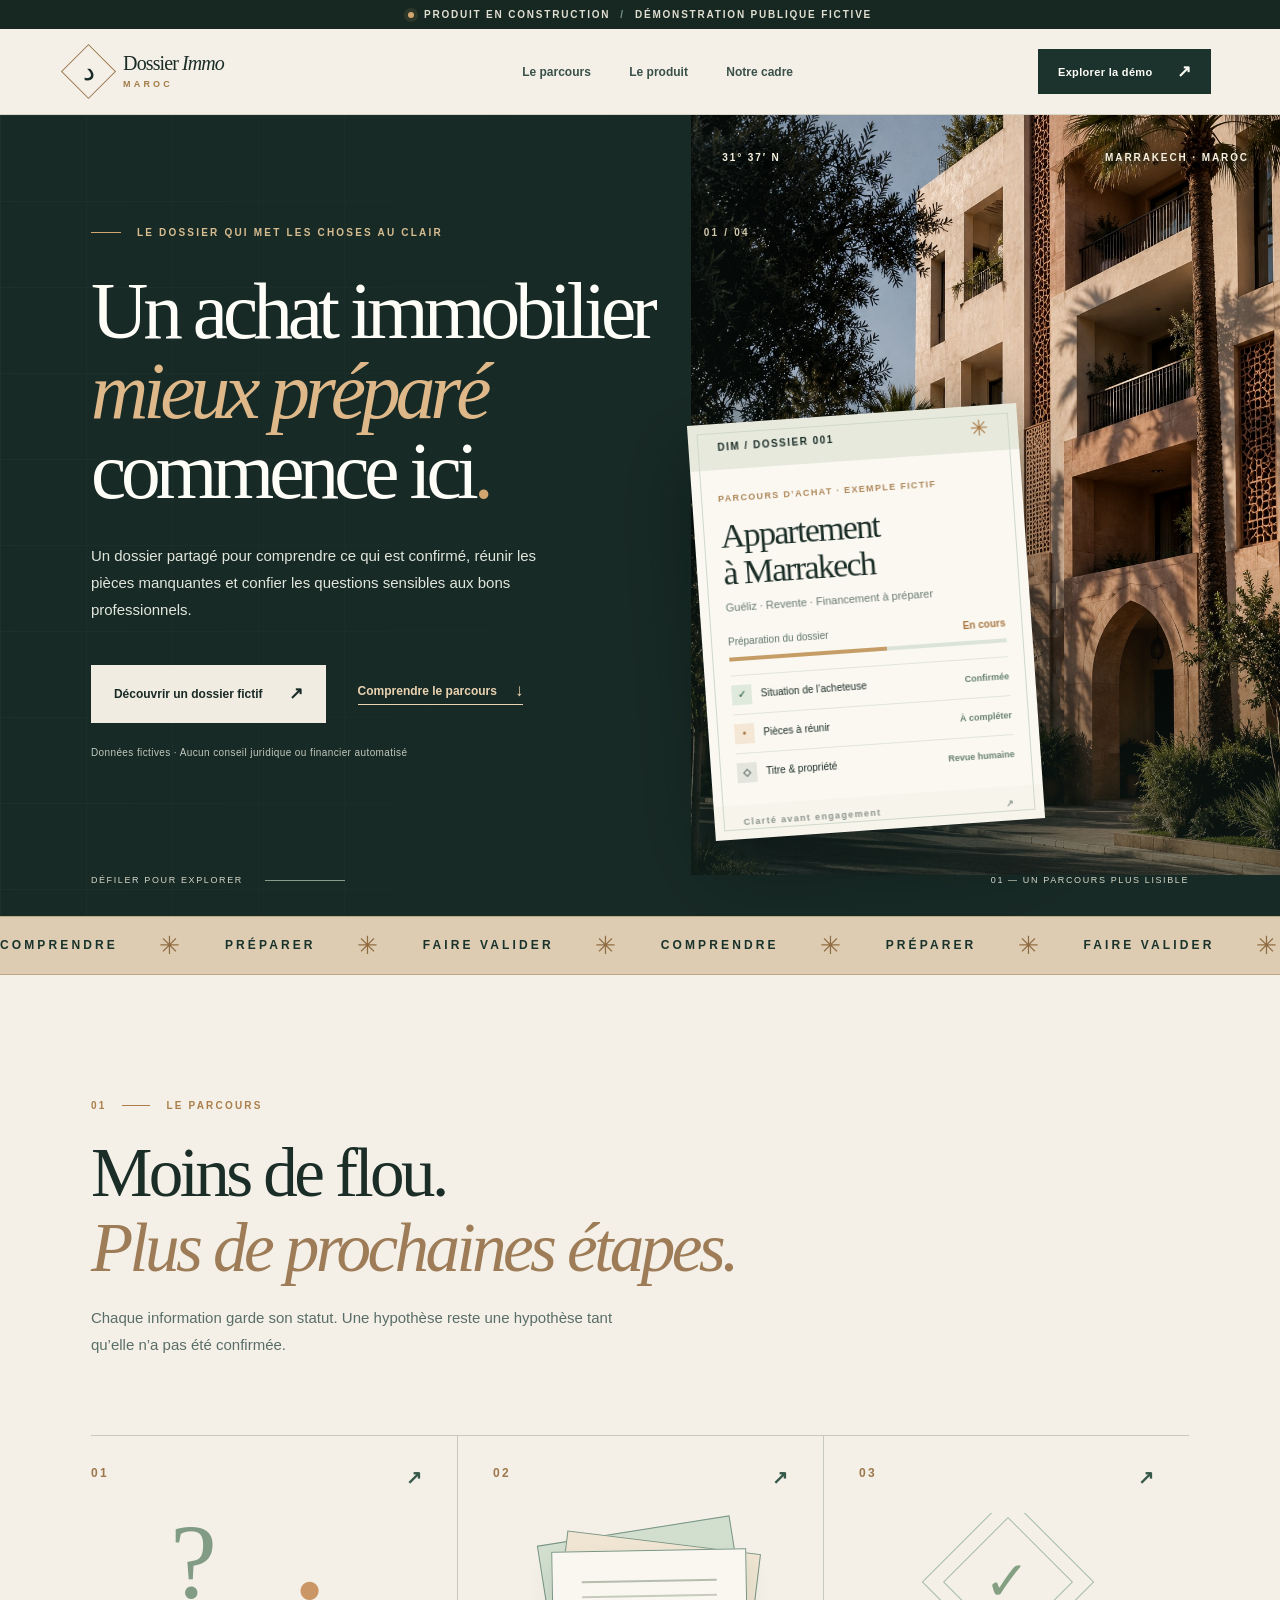
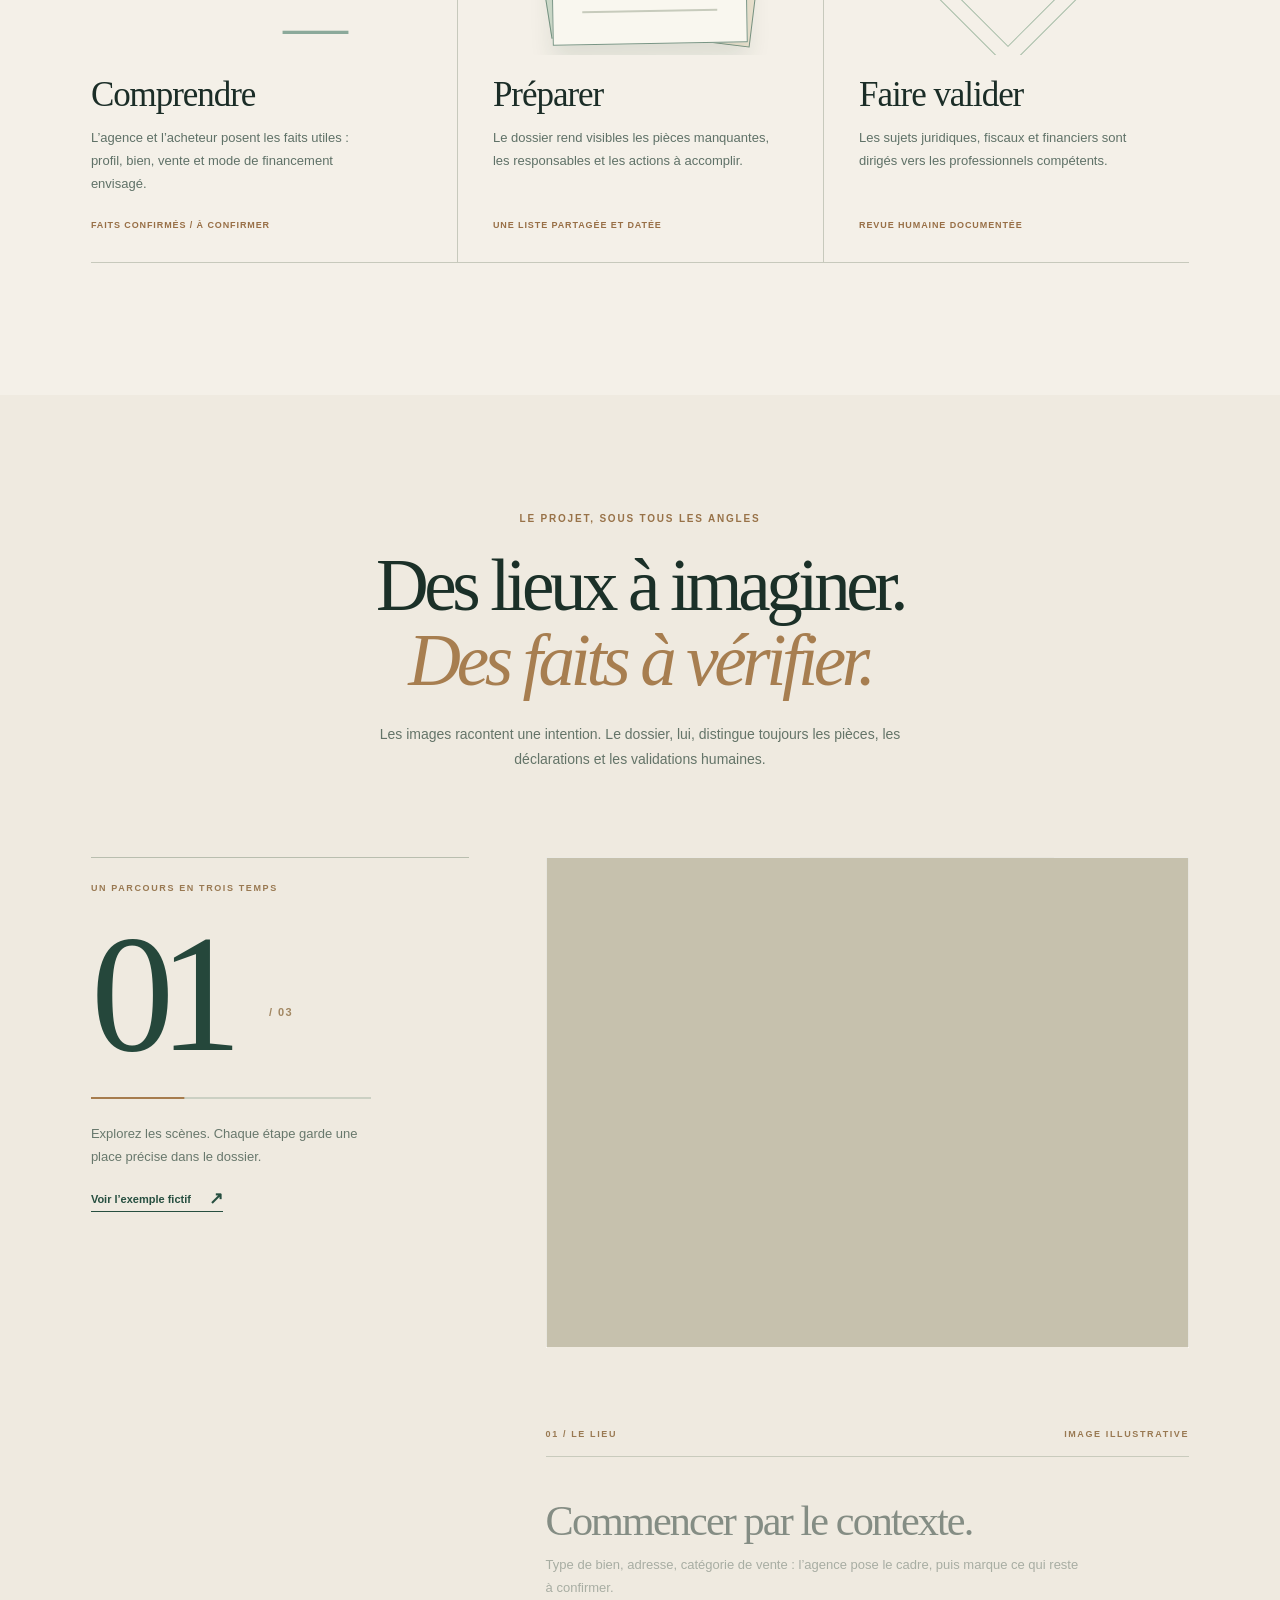
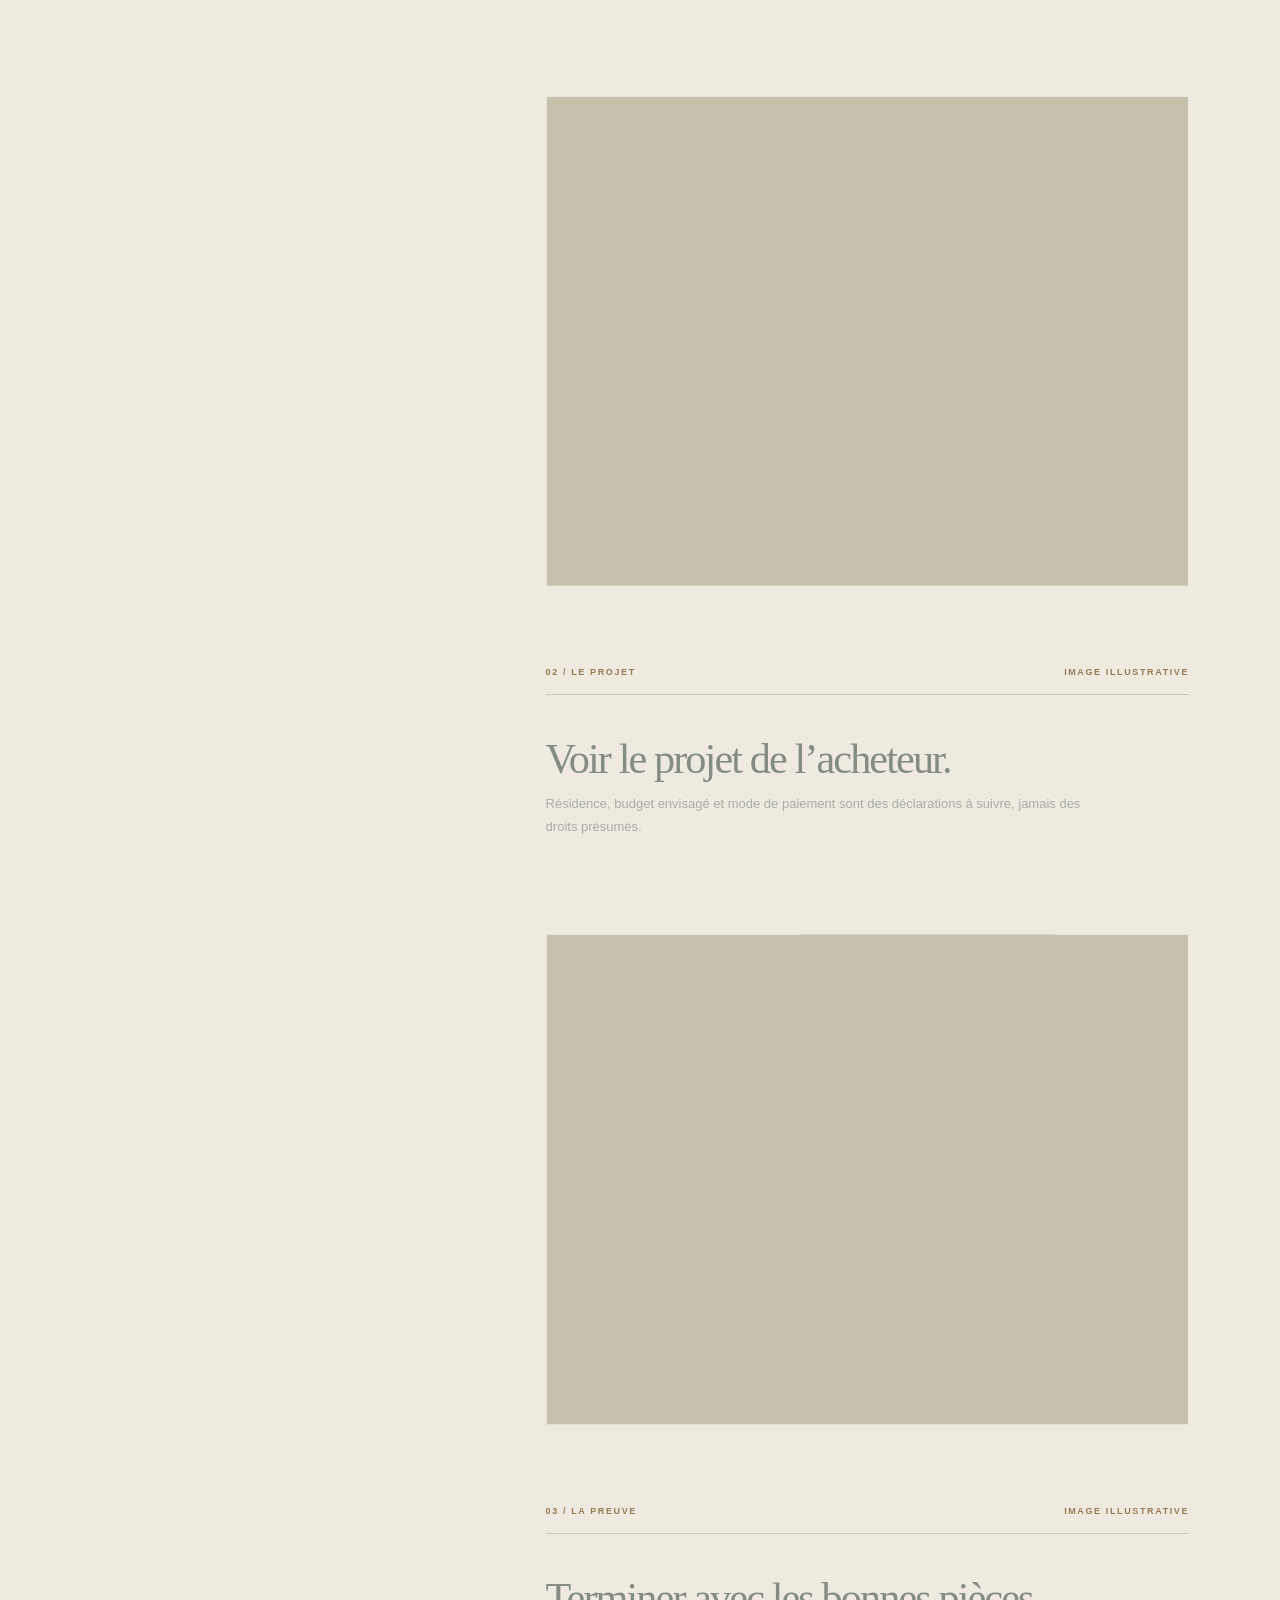
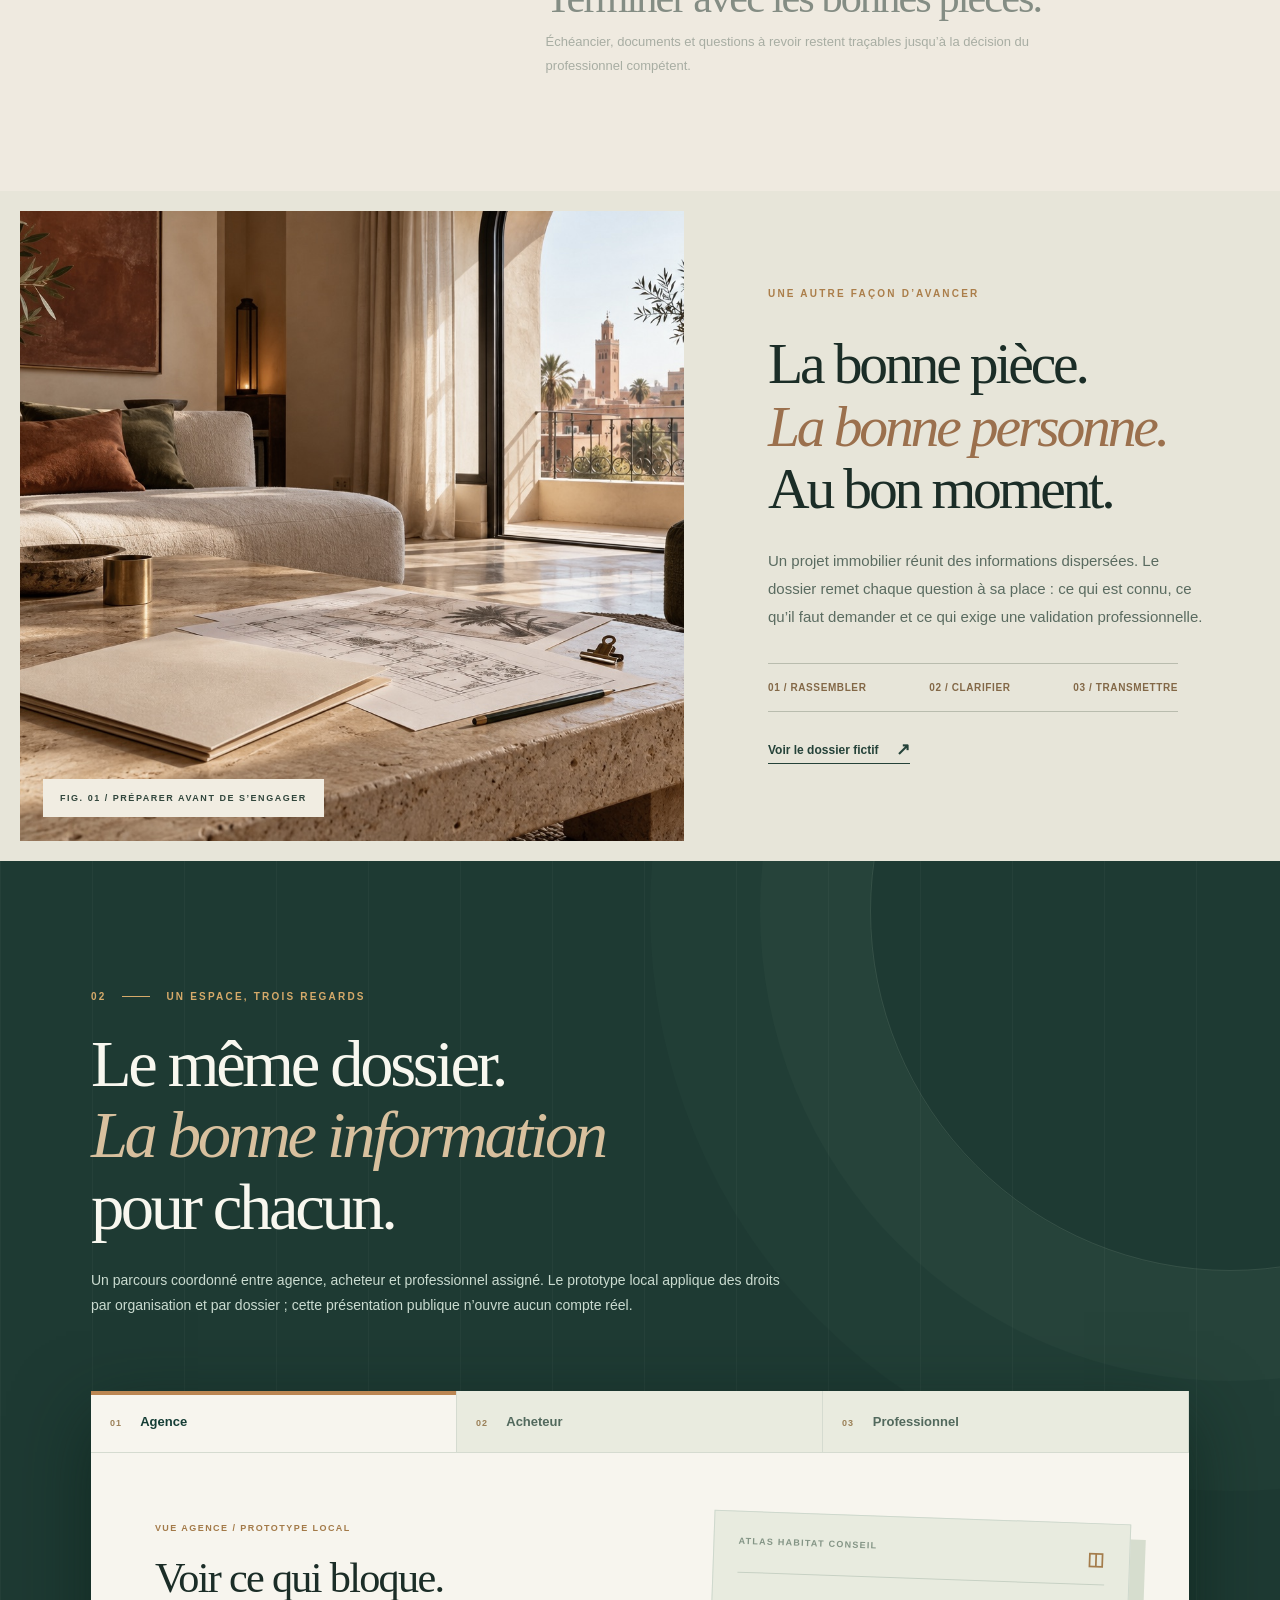
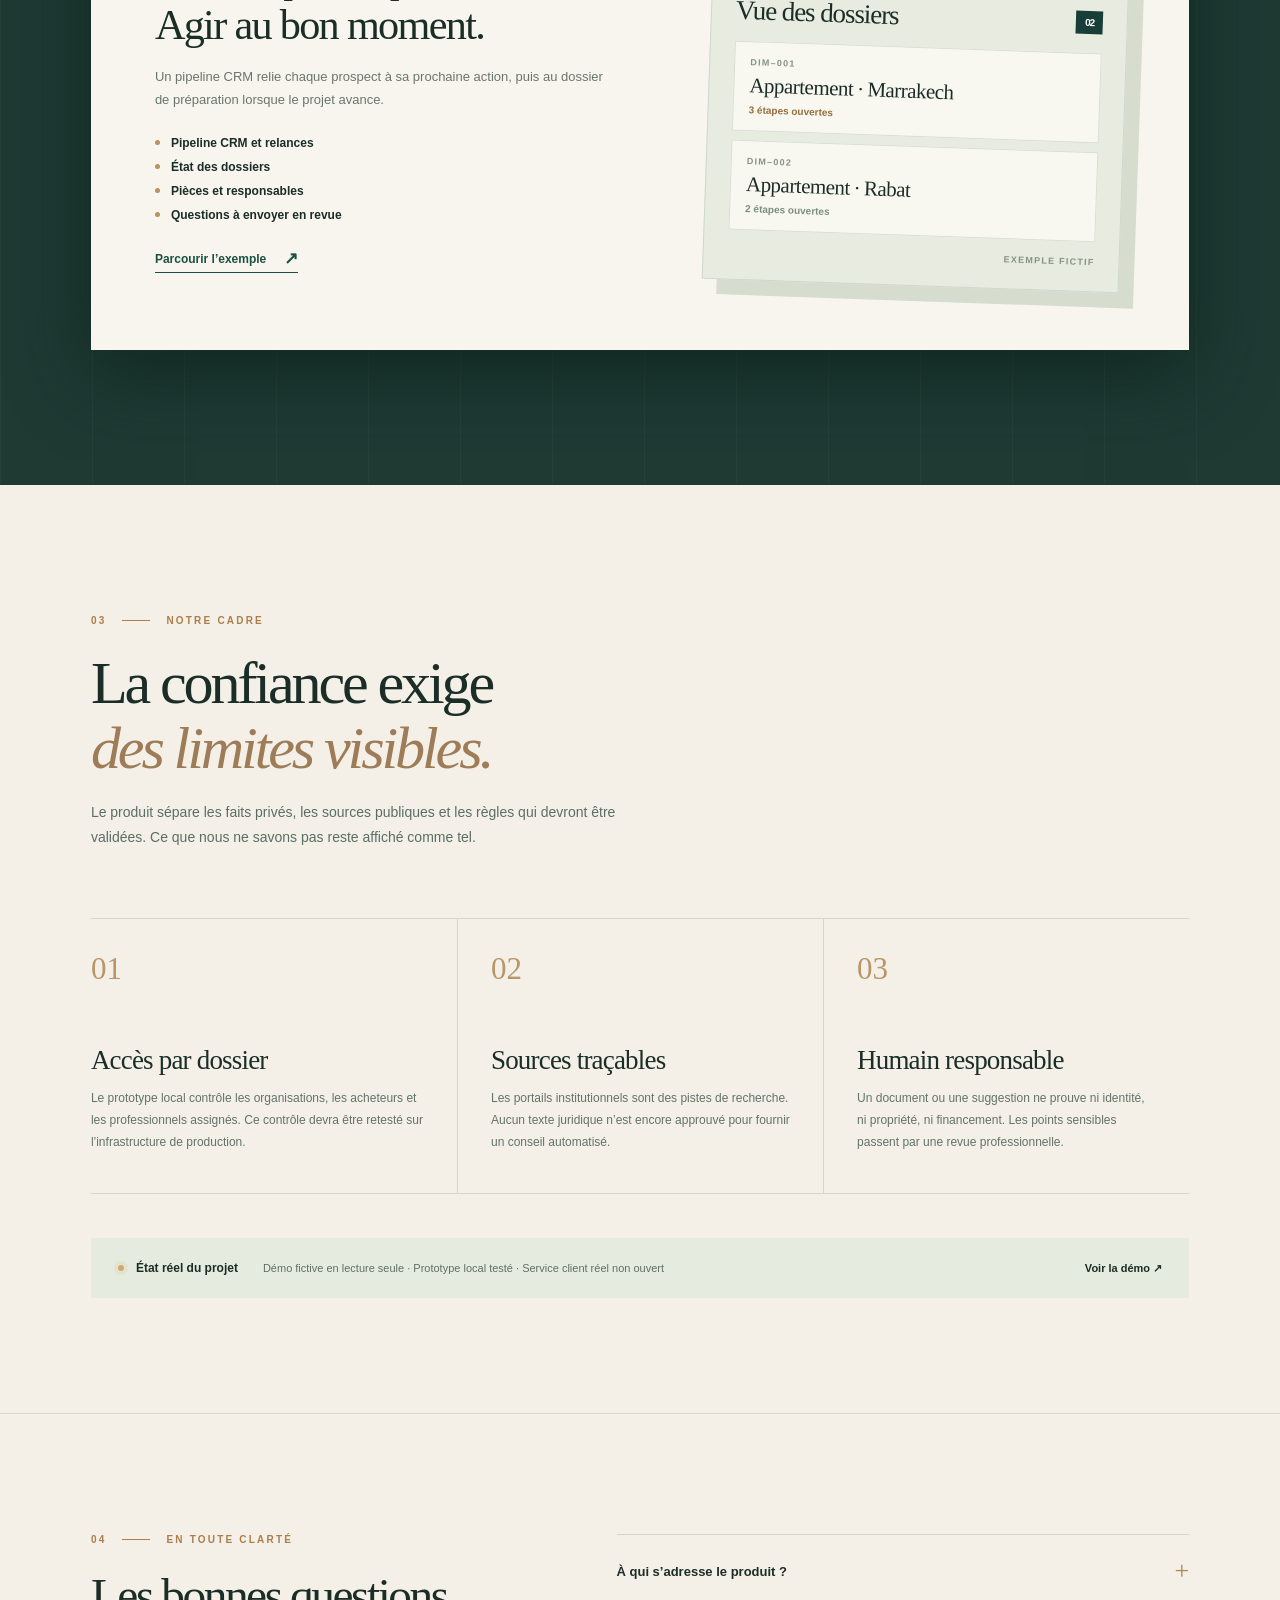
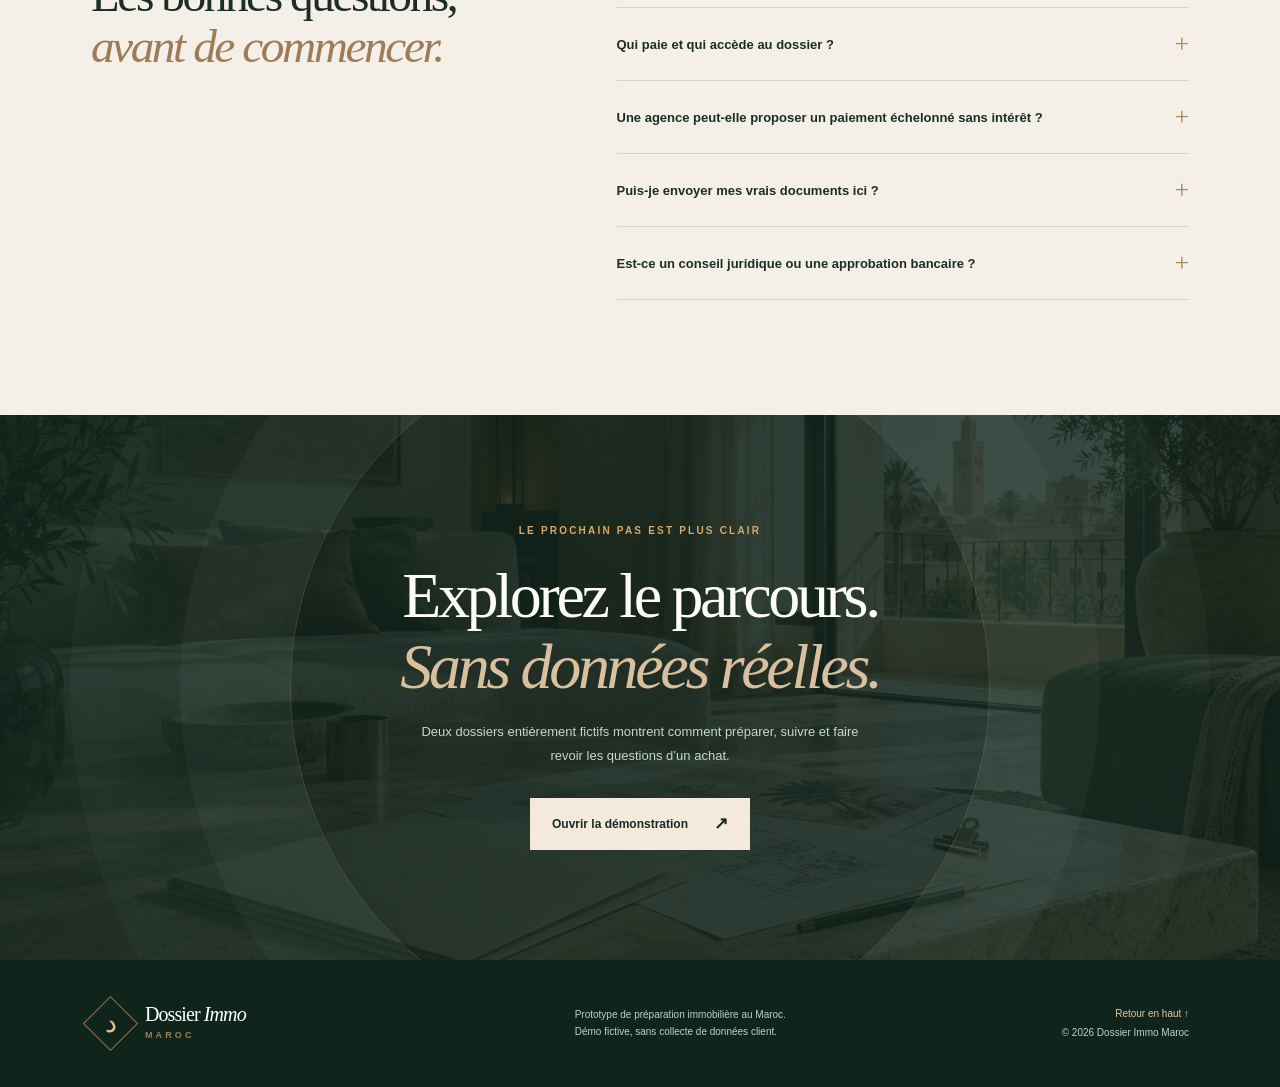
==== index.html @ b73c340f "Publish fictional Dossier Immo Maroc presentation" ====
<!doctype html>
<html lang="fr">
<head>
  <meta charset="utf-8">
  <meta name="viewport" content="width=device-width, initial-scale=1">
  <meta name="theme-color" content="#102e2b">
  <meta name="robots" content="noindex,nofollow">
  <meta name="referrer" content="no-referrer">
  <meta http-equiv="Content-Security-Policy" content="default-src 'self'; script-src 'self'; style-src 'self' https://fonts.googleapis.com; font-src https://fonts.gstatic.com; img-src 'self' data:; connect-src 'none'; base-uri 'none'; object-src 'none'; form-action 'none'">
  <meta name="description" content="Dossier Immo Maroc : un dossier partagé pour mieux préparer un achat immobilier au Maroc. Démonstration fictive, sans données client.">
  <meta property="og:type" content="website">
  <meta property="og:title" content="Dossier Immo Maroc — Un achat mieux préparé commence ici">
  <meta property="og:description" content="Explorez un dossier d'achat fictif, ses étapes et sa revue humaine. Produit en construction.">
  <title>Dossier Immo Maroc — Un achat mieux préparé commence ici</title>
  <link rel="icon" href="/favicon.svg" type="image/svg+xml">
  <link rel="preload" as="image" href="/assets/marrakech-architecture.jpg">
  <link rel="preconnect" href="https://fonts.googleapis.com">
  <link rel="preconnect" href="https://fonts.gstatic.com" crossorigin>
  <link href="https://fonts.googleapis.com/css2?family=DM+Sans:wght@400;500;600;700&family=Fraunces:opsz,wght@9..144,400;9..144,500;9..144,600&display=swap" rel="stylesheet">
  <link rel="stylesheet" href="/site.css">
  <link rel="stylesheet" href="/experience.css">
  <link rel="stylesheet" href="/cinema.css">
  <script type="module" src="/cinema.js"></script>
  <script type="module" src="/site.js"></script>
</head>
<body>
  <a class="skip-link" href="#main">Aller au contenu</a>
  <div class="reading-progress" aria-hidden="true"><span></span></div>
  <div class="utility-bar"><span class="utility-dot"></span> Produit en construction <span class="utility-divider">/</span> Démonstration publique fictive</div>
  <header class="site-header" id="top">
    <a class="site-logo" href="#top" aria-label="Dossier Immo Maroc, retour en haut"><span class="logo-symbol" aria-hidden="true"><span>د</span></span><span class="logo-wordmark">Dossier <em>Immo</em><small>MAROC</small></span></a>
    <nav class="site-nav" id="site-nav" aria-label="Navigation principale"><a href="#parcours">Le parcours</a><a href="#produit">Le produit</a><a href="#confiance">Notre cadre</a></nav>
    <button class="menu-toggle" type="button" aria-label="Ouvrir le menu" aria-controls="site-nav" aria-expanded="false"><span></span><span></span></button>
    <a class="header-cta" href="/demo.html">Explorer la démo <span aria-hidden="true">↗</span></a>
  </header>
  <main id="main">
    <section class="hero" aria-labelledby="hero-title">
      <div class="hero-grid" aria-hidden="true"></div>
      <div class="hero-inner">
        <div class="hero-copy">
          <p class="kicker hero-kicker"><span class="kicker-line"></span> LE DOSSIER QUI MET LES CHOSES AU CLAIR <span class="kicker-index">01 / 04</span></p>
          <h1 id="hero-title">Un achat immobilier<br><i>mieux préparé</i><br>commence ici<span class="hero-period">.</span></h1>
          <p class="hero-lead">Un dossier partagé pour comprendre ce qui est confirmé, réunir les pièces manquantes et confier les questions sensibles aux bons professionnels.</p>
          <div class="hero-actions"><a class="button button-light" href="/demo.html">Découvrir un dossier fictif <span aria-hidden="true">↗</span></a><a class="text-link hero-link" href="#parcours">Comprendre le parcours <span aria-hidden="true">↓</span></a></div>
          <p class="hero-disclaimer">Données fictives · Aucun conseil juridique ou financier automatisé</p>
        </div>
        <div class="hero-art" aria-label="Vue architecturale illustrative d'un immeuble à Marrakech et aperçu d'un dossier fictif">
          <img class="hero-photo" src="/assets/marrakech-architecture.jpg" alt="" width="1024" height="1536" fetchpriority="high">
          <div class="hero-photo-shade" aria-hidden="true"></div>
          <div class="hero-location" aria-hidden="true"><span>31° 37′ N</span><span>MARRAKECH · MAROC</span></div>
          <div class="case-visual">
            <div class="case-visual-top"><span>DIM / DOSSIER 001</span><span aria-hidden="true">✳</span></div>
            <div class="case-visual-body">
              <p class="case-visual-label">PARCOURS D’ACHAT · EXEMPLE FICTIF</p><h2>Appartement<br>à Marrakech</h2><p>Guéliz · Revente · Financement à préparer</p>
              <div class="progress-label"><span>Préparation du dossier</span><strong>En cours</strong></div><div class="progress-track"><span></span></div>
              <div class="visual-row"><span class="visual-icon checked">✓</span><span>Situation de l’acheteuse</span><strong>Confirmée</strong></div>
              <div class="visual-row"><span class="visual-icon pending">•</span><span>Pièces à réunir</span><strong>À compléter</strong></div>
              <div class="visual-row"><span class="visual-icon review">◇</span><span>Titre & propriété</span><strong>Revue humaine</strong></div>
            </div>
            <div class="case-visual-bottom"><span>Clarté avant engagement</span><span>↗</span></div>
          </div>
          <div class="art-caption">VISUEL D’AMBIANCE · DOSSIER FICTIF</div>
        </div>
      </div>
      <div class="hero-bottom"><span>DÉFILER POUR EXPLORER</span><span class="scroll-rule"></span><span>01 — UN PARCOURS PLUS LISIBLE</span></div>
    </section>

    <div class="manifesto-strip" aria-hidden="true"><div>COMPRENDRE <span>✳</span> PRÉPARER <span>✳</span> FAIRE VALIDER <span>✳</span> COMPRENDRE <span>✳</span> PRÉPARER <span>✳</span> FAIRE VALIDER <span>✳</span></div></div>

    <section class="chapter" id="parcours" aria-labelledby="parcours-title">
      <div class="section-heading" data-reveal><p class="kicker dark-kicker">01 <span></span> LE PARCOURS</p><h2 id="parcours-title">Moins de flou.<br><i>Plus de prochaines étapes.</i></h2><p>Chaque information garde son statut. Une hypothèse reste une hypothèse tant qu’elle n’a pas été confirmée.</p></div>
      <div class="journey-grid">
        <article class="journey-card" data-reveal><div class="journey-number">01 <span>↗</span></div><div class="journey-drawing drawing-question" aria-hidden="true"><span>?</span><span>•</span><span>—</span></div><h3>Comprendre</h3><p>L’agence et l’acheteur posent les faits utiles : profil, bien, vente et mode de financement envisagé.</p><span class="journey-foot">Faits confirmés / à confirmer</span></article>
        <article class="journey-card" data-reveal><div class="journey-number">02 <span>↗</span></div><div class="journey-drawing drawing-folder" aria-hidden="true"><span></span><span></span><span></span></div><h3>Préparer</h3><p>Le dossier rend visibles les pièces manquantes, les responsables et les actions à accomplir.</p><span class="journey-foot">Une liste partagée et datée</span></article>
        <article class="journey-card" data-reveal><div class="journey-number">03 <span>↗</span></div><div class="journey-drawing drawing-review" aria-hidden="true"><span>✓</span></div><h3>Faire valider</h3><p>Les sujets juridiques, fiscaux et financiers sont dirigés vers les professionnels compétents.</p><span class="journey-foot">Revue humaine documentée</span></article>
      </div>
    </section>

    <section class="visual-story" id="regards" aria-labelledby="visual-story-title">
      <div class="visual-story-head" data-reveal><span class="kicker dark-kicker">LE PROJET, SOUS TOUS LES ANGLES</span><h2 id="visual-story-title">Des lieux à imaginer.<br><i>Des faits à vérifier.</i></h2><p>Les images racontent une intention. Le dossier, lui, distingue toujours les pièces, les déclarations et les validations humaines.</p></div>
      <div class="story-layout">
        <div class="story-rail"><div class="story-sticky"><span class="story-overline">UN PARCOURS EN TROIS TEMPS</span><span class="story-current" aria-hidden="true">01 <small>/ 03</small></span><div class="story-progress" aria-hidden="true"><span></span></div><p>Explorez les scènes. Chaque étape garde une place précise dans le dossier.</p><a class="text-link" href="/demo.html">Voir l’exemple fictif <span aria-hidden="true">↗</span></a></div></div>
        <div class="story-scenes">
          <article class="story-scene" data-scene="1"><div class="story-image"><img src="/assets/rabat-architecture.jpg" alt="Façade contemporaine illustrative dans une rue arborée à Rabat" width="1536" height="1024" loading="lazy" decoding="async"></div><div class="story-meta"><span>01 / LE LIEU</span><span>IMAGE ILLUSTRATIVE</span></div><h3>Commencer par le contexte.</h3><p>Type de bien, adresse, catégorie de vente : l’agence pose le cadre, puis marque ce qui reste à confirmer.</p></article>
          <article class="story-scene" data-scene="2"><div class="story-image"><img src="/assets/casablanca-interior.jpg" alt="Intérieur contemporain illustratif avec lumière de l’Atlantique à Casablanca" width="1536" height="1024" loading="lazy" decoding="async"></div><div class="story-meta"><span>02 / LE PROJET</span><span>IMAGE ILLUSTRATIVE</span></div><h3>Voir le projet de l’acheteur.</h3><p>Résidence, budget envisagé et mode de paiement sont des déclarations à suivre, jamais des droits présumés.</p></article>
          <article class="story-scene" data-scene="3"><div class="story-image"><img src="/assets/dossier-detail.jpg" alt="Dossier et plans illustratifs sur une table en pierre, sans document réel" width="1536" height="1024" loading="lazy" decoding="async"></div><div class="story-meta"><span>03 / LA PREUVE</span><span>IMAGE ILLUSTRATIVE</span></div><h3>Terminer avec les bonnes pièces.</h3><p>Échéancier, documents et questions à revoir restent traçables jusqu’à la décision du professionnel compétent.</p></article>
        </div>
      </div>
    </section>

    <section class="editorial-section" aria-labelledby="editorial-title">
      <div class="editorial-image" data-reveal>
        <img src="/assets/dossier-interieur.jpg" alt="Un dossier et des plans illustratifs posés dans un intérieur à Marrakech" width="1536" height="1024" loading="lazy" decoding="async">
        <span class="image-counter">FIG. 01 / PRÉPARER AVANT DE S’ENGAGER</span>
      </div>
      <div class="editorial-copy" data-reveal>
        <p class="kicker dark-kicker">UNE AUTRE FAÇON D’AVANCER</p>
        <h2 id="editorial-title">La bonne pièce.<br><i>La bonne personne.</i><br>Au bon moment.</h2>
        <p>Un projet immobilier réunit des informations dispersées. Le dossier remet chaque question à sa place : ce qui est connu, ce qu’il faut demander et ce qui exige une validation professionnelle.</p>
        <div class="editorial-steps"><span>01 / Rassembler</span><span>02 / Clarifier</span><span>03 / Transmettre</span></div>
        <a class="text-link" href="/demo.html">Voir le dossier fictif <span aria-hidden="true">↗</span></a>
      </div>
    </section>

    <section class="product-section" id="produit" aria-labelledby="produit-title">
      <div class="product-orbit" aria-hidden="true"></div>
      <div class="product-intro" data-reveal><p class="kicker light-kicker">02 <span></span> UN ESPACE, TROIS REGARDS</p><h2 id="produit-title">Le même dossier.<br><i>La bonne information</i><br>pour chacun.</h2><p>Un parcours coordonné entre agence, acheteur et professionnel assigné. Le prototype local applique des droits par organisation et par dossier ; cette présentation publique n’ouvre aucun compte réel.</p></div>
      <div class="role-experience" data-reveal>
        <div class="role-switch" role="tablist" aria-label="Explorer les rôles">
          <button type="button" role="tab" id="tab-agency" aria-controls="role-panel" aria-selected="true" data-role="agency"><span>01</span> Agence</button>
          <button type="button" role="tab" id="tab-buyer" aria-controls="role-panel" aria-selected="false" tabindex="-1" data-role="buyer"><span>02</span> Acheteur</button>
          <button type="button" role="tab" id="tab-pro" aria-controls="role-panel" aria-selected="false" tabindex="-1" data-role="pro"><span>03</span> Professionnel</button>
        </div>
        <div class="role-panel" id="role-panel" role="tabpanel" aria-labelledby="tab-agency">
          <div class="panel-copy"><span class="panel-eyebrow" id="role-eyebrow">VUE AGENCE / PROTOTYPE LOCAL</span><h3 id="role-title">Voir ce qui bloque.<br>Agir au bon moment.</h3><p id="role-description">Un pipeline CRM relie chaque prospect à sa prochaine action, puis au dossier de préparation lorsque le projet avance.</p><ul id="role-list"><li>Pipeline CRM et relances</li><li>État des dossiers</li><li>Pièces et responsables</li><li>Questions à envoyer en revue</li></ul><a href="/demo.html" class="text-link">Parcourir l’exemple <span aria-hidden="true">↗</span></a></div>
          <div class="panel-illustration" aria-hidden="true"><div class="ui-mini-head"><span id="mini-head">ATLAS HABITAT CONSEIL</span><span>◫</span></div><div class="ui-mini-title" id="mini-title">Vue des dossiers <span>02</span></div><div class="ui-mini-case"><span class="ui-mini-index" id="mini-index-1">DIM–001</span><strong id="mini-case-1">Appartement · Marrakech</strong><span class="ui-mini-tag" id="mini-tag-1">3 étapes ouvertes</span></div><div class="ui-mini-case"><span class="ui-mini-index" id="mini-index-2">DIM–002</span><strong id="mini-case-2">Appartement · Rabat</strong><span class="ui-mini-tag muted" id="mini-tag-2">2 étapes ouvertes</span></div><div class="ui-mini-foot">EXEMPLE FICTIF</div></div>
        </div>
      </div>
    </section>

    <section class="principle-section" id="confiance" aria-labelledby="confiance-title">
      <div class="principle-head" data-reveal><p class="kicker dark-kicker">03 <span></span> NOTRE CADRE</p><h2 id="confiance-title">La confiance exige<br><i>des limites visibles.</i></h2><p>Le produit sépare les faits privés, les sources publiques et les règles qui devront être validées. Ce que nous ne savons pas reste affiché comme tel.</p></div>
      <div class="principle-grid">
        <article data-reveal><div class="principle-icon">01</div><h3>Accès par dossier</h3><p>Le prototype local contrôle les organisations, les acheteurs et les professionnels assignés. Ce contrôle devra être retesté sur l’infrastructure de production.</p></article>
        <article data-reveal><div class="principle-icon">02</div><h3>Sources traçables</h3><p>Les portails institutionnels sont des pistes de recherche. Aucun texte juridique n’est encore approuvé pour fournir un conseil automatisé.</p></article>
        <article data-reveal><div class="principle-icon">03</div><h3>Humain responsable</h3><p>Un document ou une suggestion ne prouve ni identité, ni propriété, ni financement. Les points sensibles passent par une revue professionnelle.</p></article>
      </div>
      <div class="status-band" data-reveal><div><span class="status-pulse"></span><strong>État réel du projet</strong></div><p>Démo fictive en lecture seule · Prototype local testé · Service client réel non ouvert</p><a href="/demo.html">Voir la démo ↗</a></div>
    </section>

    <section class="faq-section" aria-labelledby="faq-title"><div class="faq-left" data-reveal><p class="kicker dark-kicker">04 <span></span> EN TOUTE CLARTÉ</p><h2 id="faq-title">Les bonnes questions,<br><i>avant de commencer.</i></h2></div><div class="faq-list" data-reveal>
      <details><summary>À qui s’adresse le produit ? <span aria-hidden="true">+</span></summary><p>La première cible est une agence qui accompagne des personnes physiques achetant un appartement urbain achevé et immatriculé au Maroc. Les autres situations demandent une revue spécifique.</p></details>
      <details><summary>Qui paie et qui accède au dossier ? <span aria-hidden="true">+</span></summary><p>Le modèle envisagé est payé par l’agence, encore à valider auprès de pilotes. Dans le prototype local, l’agence, l’acheteur invité et le professionnel explicitement assigné disposent d’accès distincts.</p></details>
      <details><summary>Une agence peut-elle proposer un paiement échelonné sans intérêt ? <span aria-hidden="true">+</span></summary><p>Oui, le parcours permet de consigner une telle proposition comme déclaration à vérifier. L’agence doit préciser le bénéficiaire des versements, l’échéancier et le document contractuel. La mention « sans intérêt », le coût total, les frais et les pénalités restent soumis à une revue professionnelle.</p></details>
      <details><summary>Puis-je envoyer mes vrais documents ici ? <span aria-hidden="true">+</span></summary><p>Non. Cette démonstration publique ne reçoit ni compte ni fichier. Le stockage privé, la politique de données et les contrôles d’exploitation doivent être validés avant tout usage réel.</p></details>
      <details><summary>Est-ce un conseil juridique ou une approbation bancaire ? <span aria-hidden="true">+</span></summary><p>Non. Le produit prépare et coordonne un dossier. Il ne remplace ni notaire, ni fiscaliste, ni banque, ni autorité publique. Les règles et sources applicables doivent être revues avant activation.</p></details>
    </div></section>

    <section class="closing-section" aria-labelledby="closing-title"><div class="closing-ring" aria-hidden="true"></div><div data-reveal><p class="kicker light-kicker">LE PROCHAIN PAS EST PLUS CLAIR</p><h2 id="closing-title">Explorez le parcours.<br><i>Sans données réelles.</i></h2><p>Deux dossiers entièrement fictifs montrent comment préparer, suivre et faire revoir les questions d’un achat.</p><a class="button button-light" href="/demo.html">Ouvrir la démonstration <span aria-hidden="true">↗</span></a></div></section>
  </main>
  <footer class="site-footer"><a class="site-logo footer-logo" href="#top"><span class="logo-symbol" aria-hidden="true"><span>د</span></span><span class="logo-wordmark">Dossier <em>Immo</em><small>MAROC</small></span></a><p>Prototype de préparation immobilière au Maroc.<br>Démo fictive, sans collecte de données client.</p><div><a href="#top">Retour en haut ↑</a><span>© 2026 Dossier Immo Maroc</span></div></footer>
</body>
</html>
---- site.css ----
:root{--forest:#102e2b;--forest-2:#173e38;--forest-3:#29584c;--paper:#f6f3ea;--cream:#e9e5d9;--white:#fffdf7;--ink:#16302d;--muted:#596e67;--copper:#d9aa6b;--line:#d7d9ce;--serif:"Fraunces",Georgia,serif;--sans:"DM Sans",sans-serif}
*{box-sizing:border-box}
html{scroll-behavior:smooth}
body{margin:0;background:var(--paper);color:var(--ink);font-family:var(--sans);-webkit-font-smoothing:antialiased}
a{color:inherit}
button{font:inherit;cursor:pointer}
h1,h2,h3,p{margin:0}
i,em{font-weight:400}
:is(a,button,summary):focus-visible{outline:3px solid var(--copper);outline-offset:4px}
.skip-link{position:absolute;z-index:100;top:-60px;left:16px;padding:12px 16px;background:#fff;color:var(--ink)}
.skip-link:focus{top:14px}
.utility-bar{height:31px;display:flex;align-items:center;justify-content:center;gap:10px;background:#092521;color:#cfdfd5;font-size:10px;font-weight:700;letter-spacing:.12em;text-transform:uppercase}
.utility-dot,.status-pulse{width:6px;height:6px;border-radius:50%;background:var(--copper);box-shadow:0 0 0 4px #d9aa6b20;flex:none}
.utility-divider{color:#77968b}
.site-header{height:88px;display:flex;align-items:center;justify-content:space-between;padding:0 clamp(22px,5.4vw,94px);background:var(--paper);position:relative;z-index:5;border-bottom:1px solid #d9ddd3}
.site-logo{display:flex;align-items:center;gap:13px;text-decoration:none;min-width:208px}
.logo-symbol{display:grid;place-items:center;width:39px;height:39px;border:1px solid #a37c48;color:var(--forest);font:27px var(--serif);transform:rotate(45deg);line-height:1}
.logo-symbol>span{transform:rotate(-45deg)}
.logo-wordmark{font:500 19px/.85 var(--serif);letter-spacing:-.045em;white-space:nowrap}
.logo-wordmark em{font-style:italic}
.logo-wordmark small{display:block;font:700 9px/1 var(--sans);letter-spacing:.35em;margin-top:8px;color:#a37c48}
.site-nav{display:flex;gap:clamp(18px,3vw,52px);align-items:center}
.site-nav a{text-decoration:none;font-size:12px;font-weight:700;color:#3a514a;transition:color .2s}
.site-nav a:hover{color:#b07840}
.header-cta{background:var(--forest);color:var(--white);font-size:11px;font-weight:700;letter-spacing:.03em;text-decoration:none;padding:15px 20px;display:inline-flex;gap:24px;align-items:center;transition:background .25s,transform .25s}
.header-cta:hover{background:var(--forest-3);transform:translateY(-2px)}
.header-cta span,.button span,.text-link span{font-size:17px;line-height:0}
.hero{position:relative;background:var(--forest);color:var(--white);overflow:hidden}
.hero-grid{position:absolute;inset:0;opacity:.28;background-image:linear-gradient(#b8c9b819 1px,transparent 1px),linear-gradient(90deg,#b8c9b819 1px,transparent 1px);background-size:94px 94px;mask-image:linear-gradient(90deg,transparent,#000 45%,#000)}
.hero:before{content:"";position:absolute;width:66vw;height:66vw;border-radius:50%;background:radial-gradient(circle,#36645876,transparent 64%);right:-23vw;top:-21vw;pointer-events:none}
.hero-inner{position:relative;max-width:1600px;margin:auto;display:grid;grid-template-columns:1.08fr .92fr;min-height:690px;padding:clamp(70px,8vw,126px) clamp(28px,7.1vw,116px) 96px;gap:20px}
.hero-copy{position:relative;z-index:2;max-width:750px}
.kicker{font-size:10px;font-weight:700;letter-spacing:.22em;display:flex;align-items:center;gap:16px}
.hero-kicker{color:var(--copper);margin-bottom:32px}
.kicker-line{width:30px;height:1px;background:var(--copper)}
.kicker-index{color:#8da9a0;margin-left:auto;margin-right:10%}
.hero h1{font:400 clamp(50px,5.7vw,91px)/1.03 var(--serif);letter-spacing:-.055em;white-space:nowrap}
.hero h1 i,.chapter h2 i,.product-intro h2 i,.principle-head h2 i,.faq-left h2 i,.closing-section h2 i{font-family:var(--serif);font-style:italic;font-weight:400}
.hero h1 i{color:#dec198}
.hero-period{color:var(--copper)}
.hero-lead{max-width:510px;color:#d5e2d9;font-size:15px;line-height:1.85;margin-top:28px}
.hero-actions{display:flex;align-items:center;gap:32px;margin-top:36px}
.button{display:inline-flex;align-items:center;justify-content:space-between;gap:26px;text-decoration:none;font-size:12px;font-weight:700;min-height:52px;padding:0 22px;transition:transform .25s,background .25s,box-shadow .25s}
.button:hover{transform:translateY(-3px);box-shadow:0 12px 30px #051b1733}
.button-light{background:#f3eadc;color:var(--forest)}
.button-light:hover{background:#fffdf7}
.text-link{font-size:12px;font-weight:700;text-decoration:none;border-bottom:1px solid currentColor;padding-bottom:6px;display:inline-flex;gap:18px;align-items:center;transition:gap .25s}
.text-link:hover{gap:25px}
.hero-link{color:#e9d3b1}
.hero-disclaimer{margin-top:24px;color:#9ab2a6;font-size:10px;letter-spacing:.04em}
.hero-art{position:relative;min-height:460px;display:flex;align-items:center;justify-content:center}
.arch{position:absolute;border:1px solid #8eaa9970;border-radius:52% 52% 0 0;bottom:-150px;left:12%;width:57%;height:560px;transform:rotate(16deg);transform-origin:bottom}
.arch-two{left:43%;width:58%;height:660px;transform:rotate(-18deg);opacity:.4}
.orbit{position:absolute;width:480px;height:480px;border:1px solid #9eb7a251;border-radius:50%;top:50%;left:50%;transform:translate(-50%,-50%)}
.orbit-one:before,.orbit-one:after{content:"";position:absolute;width:7px;height:7px;border-radius:50%;background:var(--copper)}
.orbit-one:before{top:16%;left:16%}.orbit-one:after{bottom:7%;right:22%}
.case-visual{position:relative;width:min(395px,100%);background:#faf8f1;color:var(--ink);box-shadow:0 36px 80px #03181380;transform:rotate(-3deg);animation:float-in 1.1s cubic-bezier(.2,.7,.2,1) both,hover-soft 7s 1.1s ease-in-out infinite}
.case-visual:before{content:"";position:absolute;inset:9px;border:1px solid #cfd8cb;pointer-events:none}
.case-visual-top,.case-visual-bottom{height:53px;padding:0 29px;display:flex;justify-content:space-between;align-items:center;background:#e7e9dd;font-size:10px;font-weight:700;letter-spacing:.15em}
.case-visual-top span:last-child{font-size:22px;font-weight:400;color:#a87540}
.case-visual-body{padding:34px 30px 26px}
.case-visual-label{font-size:9px;font-weight:700;letter-spacing:.15em;color:#ae8659}
.case-visual-body h2{font:400 38px/1.1 var(--serif);letter-spacing:-.05em;margin:14px 0 9px}
.case-visual-body>p:nth-of-type(2){font-size:11px;color:#697b70}
.progress-label{display:flex;justify-content:space-between;font-size:10px;margin-top:32px;color:#60766b}
.progress-label strong{color:#a87540}
.progress-track{height:4px;background:#dce4d9;margin:11px 0 21px}
.progress-track span{display:block;width:57%;height:100%;background:#c69d67;transform-origin:left;animation:progress 1.4s .5s both}
.visual-row{display:flex;align-items:center;gap:9px;border-top:1px solid #e1e5dc;padding:12px 0;font-size:10px}
.visual-row>span:nth-child(2){flex:1}
.visual-row strong{font-size:9px;color:#67806e;white-space:nowrap}
.visual-icon{width:20px;height:20px;display:grid;place-items:center;background:#dfe9dc;color:#4e7959;font-weight:700}
.visual-icon.pending{background:#f4e7d6;color:#a87540}.visual-icon.review{background:#e4e5dd;color:#52645d}
.case-visual-bottom{height:40px;background:#f7f4eb;color:#88928a;font-size:9px}
.art-caption{position:absolute;bottom:-39px;right:10%;font-size:9px;letter-spacing:.19em;color:#9db1a4}
.hero-bottom{position:relative;display:flex;align-items:center;gap:22px;max-width:1600px;margin:auto;padding:0 clamp(28px,7.1vw,116px) 35px;color:#9cb4a8;font-size:9px;letter-spacing:.18em}
.scroll-rule{width:54px;height:1px;background:#728d80}
.hero-bottom span:last-child{margin-left:auto}
.chapter,.principle-section,.faq-section{max-width:1600px;margin:auto;padding:clamp(100px,9vw,150px) clamp(28px,7.1vw,116px)}
.section-heading{max-width:760px}
.dark-kicker{color:#ab7e4a}.dark-kicker span,.light-kicker span{height:1px;width:28px;background:currentColor}
.section-heading h2,.principle-head h2,.faq-left h2{font:400 clamp(41px,4.7vw,68px)/1.08 var(--serif);letter-spacing:-.052em;margin:25px 0 19px}
.section-heading h2 i,.principle-head h2 i,.faq-left h2 i{color:#9d7c57}
.section-heading>p:last-child,.principle-head>p:last-child{max-width:550px;font-size:14px;line-height:1.8;color:var(--muted)}
.journey-grid{display:grid;grid-template-columns:repeat(3,1fr);gap:15px;margin-top:65px}
.journey-card{min-height:375px;background:#eeeee5;border:1px solid #d9ded5;padding:29px 29px 27px;display:flex;flex-direction:column;transition:transform .35s,box-shadow .35s,background .35s}
.journey-card:nth-child(2){background:#e8e8dc}
.journey-card:hover{transform:translateY(-7px);background:#f4f4ec;box-shadow:0 21px 43px #153e2d19}
.journey-number{display:flex;justify-content:space-between;color:#9d784d;font-size:11px;font-weight:700;letter-spacing:.2em}
.journey-number span{font-size:19px;letter-spacing:0;color:#36594a}
.journey-drawing{height:140px;position:relative;margin:10px 0 16px}
.drawing-question span:first-child{position:absolute;left:24%;top:2%;font:105px/.9 var(--serif);color:#adc1aa}
.drawing-question span:nth-child(2){position:absolute;left:62%;top:27%;font:76px/1 var(--serif);color:#cba978}
.drawing-question span:last-child{position:absolute;left:58%;top:57%;font:65px/1 var(--serif);color:#8ba99a}
.drawing-folder span{position:absolute;left:17%;top:12%;width:66%;height:94px;border:1px solid #799585;background:#d2dfcf;transform:rotate(-9deg)}
.drawing-folder span:nth-child(2){transform:rotate(7deg);background:#efe5d2;left:23%;top:20%}
.drawing-folder span:nth-child(3){transform:rotate(-1deg);background:#f9f7ef;left:20%;top:26%;box-shadow:0 15px 25px #183d271c}
.drawing-folder span:nth-child(3):before{content:"";position:absolute;left:15%;right:15%;top:29px;height:2px;background:#b6bdae;box-shadow:0 15px #c7cbbc,0 30px #c7cbbc}
.drawing-review:before,.drawing-review:after{content:"";position:absolute;border:1px solid #a5bca7;width:120px;height:120px;left:calc(50% - 60px);top:8px;transform:rotate(45deg)}
.drawing-review:after{width:90px;height:90px;left:calc(50% - 45px);top:23px}
.drawing-review span{position:absolute;left:50%;top:50%;transform:translate(-50%,-55%);font:55px var(--serif);color:#849f82}
.journey-card h3{font:400 30px var(--serif);letter-spacing:-.03em;margin-bottom:12px}
.journey-card p{font-size:12px;line-height:1.75;color:#5f7167}
.journey-foot{margin-top:auto;padding-top:24px;font-size:9px;font-weight:700;letter-spacing:.1em;text-transform:uppercase;color:#9a744d}
.product-section{position:relative;background:#173e38;color:#f8f7ef;overflow:hidden;padding:clamp(105px,9vw,145px) clamp(28px,7.1vw,116px)}
.product-section:before{content:"";position:absolute;inset:0;background-image:linear-gradient(90deg,#ffffff08 1px,transparent 1px);background-size:92px}
.product-orbit{position:absolute;width:720px;height:720px;border:1px solid #a8c3aa2a;border-radius:50%;right:-310px;top:-310px;box-shadow:0 0 0 110px #a8c3aa09,0 0 0 220px #a8c3aa06}
.product-intro,.role-experience{position:relative;max-width:1370px;margin:auto}
.light-kicker{color:#d6aa6a}
.product-intro h2{font:400 clamp(45px,5vw,71px)/1.07 var(--serif);letter-spacing:-.05em;margin:26px 0}
.product-intro h2 i{color:#d8c09e}
.product-intro>p:last-child{max-width:690px;line-height:1.8;color:#cadbd0;font-size:14px}
.role-experience{margin-top:64px;background:#f7f5ee;color:var(--ink);box-shadow:0 28px 65px #06231e45}
.role-switch{display:flex;border-bottom:1px solid #d5dbd0}
.role-switch button{border:0;border-right:1px solid #d5dbd0;background:#e9ebdf;color:#52695d;flex:1;padding:23px 19px;text-align:left;font-size:13px;font-weight:700;transition:background .25s,color .25s}
.role-switch button span{color:#9b8058;font-size:9px;letter-spacing:.12em;margin-right:15px}
.role-switch button[aria-selected="true"]{background:#f7f5ee;color:#153d35;box-shadow:inset 0 3px #c89c64}
.role-switch button:hover{background:#fffdf7}
.role-panel{display:grid;grid-template-columns:1fr .9fr;gap:7vw;min-height:430px;padding:clamp(35px,5vw,68px)}
.panel-copy{max-width:500px}
.panel-eyebrow{font-size:9px;letter-spacing:.16em;font-weight:700;color:#a37a49}
.panel-copy h3{font:400 clamp(32px,3.3vw,48px)/1.1 var(--serif);letter-spacing:-.04em;margin:20px 0 17px}
.panel-copy p{font-size:13px;line-height:1.8;color:#68776e}
.panel-copy ul{list-style:none;margin:24px 0 27px;padding:0;display:grid;gap:10px}
.panel-copy li{font-size:12px;font-weight:600;display:flex;gap:11px;align-items:center}
.panel-copy li:before{content:"";width:5px;height:5px;background:#bb925c;border-radius:50%}
.panel-copy .text-link{color:#1d5044}
.panel-illustration{background:#e8ebdf;border:1px solid #ced8cd;align-self:center;padding:24px;box-shadow:12px 12px 0 #d6ddce;transition:transform .35s}
.role-experience:hover .panel-illustration{transform:translateY(-4px)}
.ui-mini-head,.ui-mini-index,.ui-mini-foot{font-size:9px;font-weight:700;letter-spacing:.14em;color:#839485}
.ui-mini-head{display:flex;justify-content:space-between;border-bottom:1px solid #c7d1c4;padding-bottom:14px}
.ui-mini-head span:last-child{font-size:18px;color:#a47c4b}
.ui-mini-title{font:400 27px var(--serif);letter-spacing:-.04em;padding:22px 0 15px;display:flex;justify-content:space-between}
.ui-mini-title span{font:700 10px var(--sans);background:#173e38;color:#fff;padding:6px 9px;align-self:center}
.ui-mini-case{background:#f9f8f0;border:1px solid #d8dfd4;margin-bottom:9px;padding:15px;display:flex;flex-direction:column;gap:6px}
.ui-mini-case strong{font:400 21px var(--serif);letter-spacing:-.025em}
.ui-mini-tag{font-size:10px;color:#966d3e;font-weight:700}
.ui-mini-tag.muted{color:#798e7f}
.ui-mini-foot{text-align:right;margin-top:15px}
.principle-section{padding-bottom:115px}
.principle-head{max-width:760px}
.principle-grid{display:grid;grid-template-columns:repeat(3,1fr);gap:0;margin-top:68px;border-top:1px solid var(--line);border-bottom:1px solid var(--line)}
.principle-grid article{padding:32px 33px 40px 0}
.principle-grid article+article{border-left:1px solid var(--line);padding-left:33px}
.principle-icon{font:400 31px var(--serif);color:#b79667;margin-bottom:58px}
.principle-grid h3{font:400 27px var(--serif);letter-spacing:-.03em;margin-bottom:12px}
.principle-grid p{font-size:12px;line-height:1.8;color:#62736a;max-width:340px}
.status-band{margin-top:44px;background:#e6ebdf;padding:23px 27px;display:flex;gap:25px;align-items:center}
.status-band>div{display:flex;align-items:center;gap:12px;white-space:nowrap}
.status-band strong{font-size:12px}
.status-band p{font-size:11px;color:#5e7064;flex:1}
.status-band a{font-size:11px;font-weight:700;text-decoration:none;white-space:nowrap}
.faq-section{padding-top:110px;border-top:1px solid #d5dacf;display:grid;grid-template-columns:.85fr 1.15fr;gap:8vw}
.faq-left h2{font-size:clamp(39px,3.7vw,57px)}
.faq-list{border-top:1px solid var(--line)}
.faq-list details{border-bottom:1px solid var(--line);padding:0}
.faq-list summary{list-style:none;cursor:pointer;display:flex;align-items:center;justify-content:space-between;gap:12px;padding:23px 0;font-size:13px;font-weight:700}
.faq-list summary::-webkit-details-marker{display:none}
.faq-list summary span{font:26px/1 var(--serif);color:#ae8554;transition:transform .25s}
.faq-list details[open] summary span{transform:rotate(45deg)}
.faq-list details p{font-size:12px;line-height:1.85;color:#64776b;padding:0 42px 25px 0}
.closing-section{position:relative;overflow:hidden;background:#102e2b;color:#fffdf7;padding:110px clamp(28px,7.1vw,116px);text-align:center}
.closing-ring{position:absolute;width:700px;height:700px;border:1px solid #b1c8ae40;border-radius:50%;top:50%;left:50%;transform:translate(-50%,-50%);box-shadow:0 0 0 110px #b1c8ae0b,0 0 0 220px #b1c8ae08}
.closing-section>div:last-child{position:relative;z-index:1}
.closing-section .kicker{justify-content:center}
.closing-section h2{font:400 clamp(45px,5vw,74px)/1.1 var(--serif);letter-spacing:-.052em;margin:25px 0 18px}
.closing-section h2 i{color:#d8c09e}
.closing-section p:not(.kicker){max-width:460px;margin:0 auto 31px;color:#c4d7cb;font-size:13px;line-height:1.8}
.site-footer{display:flex;align-items:center;justify-content:space-between;gap:25px;padding:44px clamp(28px,7.1vw,116px);background:#092521;color:#c0d0c5}
.footer-logo{color:#fff}
.footer-logo .logo-symbol{color:#e5be86}
.site-footer p{font-size:10px;line-height:1.7}
.site-footer>div{display:flex;flex-direction:column;gap:8px;text-align:right;font-size:10px}
.site-footer>div a{text-decoration:none;color:#e8c79a}
[data-reveal]{opacity:1;transform:none}
.motion-ready [data-reveal]{opacity:0;transform:translateY(24px);transition:opacity .75s ease,transform .75s cubic-bezier(.2,.7,.2,1)}
.motion-ready [data-reveal].is-visible{opacity:1;transform:translateY(0)}
.journey-grid [data-reveal]:nth-child(2){transition-delay:.1s}.journey-grid [data-reveal]:nth-child(3){transition-delay:.2s}
.principle-grid [data-reveal]:nth-child(2){transition-delay:.1s}.principle-grid [data-reveal]:nth-child(3){transition-delay:.2s}
.hero-copy>*{animation:rise-in .75s both}.hero-kicker{animation-delay:.1s}.hero h1{animation-delay:.2s}.hero-lead{animation-delay:.32s}.hero-actions{animation-delay:.44s}.hero-disclaimer{animation-delay:.56s}
@keyframes rise-in{from{opacity:0;transform:translateY(20px)}to{opacity:1;transform:translateY(0)}}
@keyframes float-in{from{opacity:0;transform:translateY(36px) rotate(-7deg) scale(.95)}to{opacity:1;transform:translateY(0) rotate(-3deg) scale(1)}}
@keyframes hover-soft{50%{transform:translateY(-8px) rotate(-2deg)}}
@keyframes progress{from{transform:scaleX(0)}to{transform:scaleX(1)}}
@media(max-width:1100px){.site-header{padding:0 30px}.hero-inner{grid-template-columns:1fr 1fr;padding:85px 42px 95px}.hero h1{font-size:clamp(48px,5.9vw,73px)}.hero-art{min-height:400px}.case-visual{width:min(350px,100%)}.orbit{width:390px;height:390px}.hero-bottom{padding:0 42px 30px}.chapter,.principle-section,.faq-section,.product-section,.closing-section{padding-left:42px;padding-right:42px}.role-panel{gap:3vw}}
@media(max-width:800px){.site-header{height:72px}.site-nav{display:none}.hero-inner{display:flex;flex-direction:column;padding:70px 42px 75px;gap:35px}.hero h1{font-size:clamp(54px,8vw,76px)}.hero-copy{max-width:100%}.hero-art{min-height:470px}.case-visual{width:380px}.hero-bottom{padding-left:42px;padding-right:42px}.journey-grid{grid-template-columns:1fr 1fr}.journey-card:last-child{grid-column:1/-1;min-height:280px}.journey-card:last-child .journey-drawing{height:90px}.role-panel{grid-template-columns:1fr}.panel-illustration{width:100%;max-width:540px}.principle-grid{grid-template-columns:1fr}.principle-grid article,.principle-grid article+article{border-left:0;border-bottom:1px solid var(--line);padding:28px 0}.principle-grid article:last-child{border-bottom:0}.principle-icon{margin-bottom:15px}.faq-section{grid-template-columns:1fr;gap:30px}.site-footer{flex-wrap:wrap}}
@media(max-width:560px){.utility-bar{font-size:8px;letter-spacing:.06em;gap:7px}.site-header{padding:0 19px}.site-logo{min-width:0;gap:9px}.logo-symbol{width:32px;height:32px;font-size:22px}.logo-wordmark{font-size:16px}.logo-wordmark small{font-size:7px;letter-spacing:.26em}.header-cta{font-size:0;gap:0;padding:10px 12px;min-width:42px;height:42px;justify-content:center}.header-cta span{font-size:21px}.hero-inner{padding:62px 24px 66px}.hero h1{font-size:clamp(42px,10.9vw,64px);white-space:normal}.hero-kicker{font-size:9px}.kicker-index{display:none}.hero-lead{font-size:13px;line-height:1.8;margin-top:22px}.hero-actions{align-items:stretch;flex-direction:column;gap:22px}.button{width:max-content;max-width:100%;font-size:11px}.hero-link{width:max-content}.hero-disclaimer{line-height:1.5}.hero-art{min-height:420px;margin-left:3px;margin-right:3px}.case-visual{width:min(340px,100%)}.case-visual-body{padding:28px 23px 18px}.case-visual-body h2{font-size:34px}.case-visual-top,.case-visual-bottom{padding:0 23px}.orbit{width:330px;height:330px}.arch{height:440px}.art-caption{font-size:7px;bottom:-27px;right:0}.hero-bottom{padding:0 24px 22px;font-size:7px}.hero-bottom span:last-child{display:none}.chapter,.principle-section,.faq-section,.product-section,.closing-section{padding:85px 23px}.section-heading h2,.principle-head h2,.faq-left h2{font-size:clamp(37px,9vw,51px)}.journey-grid{grid-template-columns:1fr;margin-top:45px}.journey-card,.journey-card:last-child{grid-column:auto;min-height:335px}.journey-card:last-child .journey-drawing{height:140px}.product-intro h2{font-size:clamp(39px,9vw,53px)}.role-switch button{padding:17px 8px;font-size:10px;text-align:center}.role-switch button span{display:block;margin:0 0 5px}.role-panel{padding:27px 19px 32px;gap:35px}.panel-copy h3{font-size:35px}.panel-illustration{padding:17px;box-shadow:7px 7px 0 #d6ddce}.ui-mini-case strong{font-size:19px}.principle-grid{margin-top:42px}.status-band{align-items:flex-start;flex-direction:column;gap:12px;padding:21px}.faq-section{gap:10px}.faq-list summary{font-size:12px}.closing-section h2{font-size:43px}.site-footer{align-items:flex-start;flex-direction:column;padding:38px 23px}.site-footer>div{text-align:left}}
@media(prefers-reduced-motion:reduce){html{scroll-behavior:auto}*,*:before,*:after{animation-duration:.01ms!important;animation-iteration-count:1!important;transition-duration:.01ms!important}.motion-ready [data-reveal]{opacity:1;transform:none}.case-visual{transform:rotate(-3deg)}}
---- experience.css ----
/* Editorial direction: architecture, paper and the moving line of a case. */
:root{--paper:#f4f0e8;--forest:#182a26;--forest-2:#203a33;--ink:#1b2d27;--copper:#d3a56f;--line:#d5d5c9}
body{background:var(--paper)}
::selection{background:#d3a56f;color:#182a26}
.reading-progress{position:fixed;top:0;left:0;right:0;height:3px;z-index:100;background:transparent;pointer-events:none}
.reading-progress span{display:block;width:100%;height:100%;background:#d5a671;transform:scaleX(0);transform-origin:left;will-change:transform}
.utility-bar{background:#162821;color:#e1ded2;height:29px;letter-spacing:.18em}
.site-header{height:86px;background:#f4f0e8;border-bottom:1px solid #d7d4c8}
.site-logo{gap:15px}.logo-symbol{border-color:#9d774e}.logo-wordmark{font-size:20px}
.site-nav a{position:relative;transition:color .25s}
.site-nav a:after{content:"";position:absolute;left:0;right:100%;bottom:-8px;height:1px;background:#9d774e;transition:right .35s}
.site-nav a:hover:after,.site-nav a:focus-visible:after{right:0}
.header-cta{background:#1c332d;min-height:45px}
.menu-toggle{display:none}

/* The hero is a real architectural scene, with the case preview crossing its edge. */
.hero{background:#182a26;isolation:isolate}
.hero:before{display:none}
.hero-grid{z-index:0;opacity:.38;mask-image:linear-gradient(90deg,#000,transparent 58%);background-size:86px 86px}
.hero-inner{display:block;max-width:none;min-height:760px;padding:112px clamp(28px,7.1vw,116px) 110px;position:relative}
.hero-copy{width:min(60%,770px);max-width:none;z-index:3}
.hero-kicker{color:#d8bd91;margin-bottom:34px}
.kicker-index{color:#d1c8aa;margin-right:0}
.hero h1{font-size:clamp(59px,6.2vw,104px);line-height:1.005;letter-spacing:-.063em;text-wrap:balance}
.hero h1 i{color:#dfb889}
.hero-lead{max-width:490px;font-size:15px;line-height:1.78;color:#e1e6dc;margin-top:32px}
.hero-actions{margin-top:42px}.hero-disclaimer{color:#c1c8bc}
.hero .button{background:#f1ece1;min-height:58px;padding:0 23px}
.hero .button:hover{background:#fffaf0}
.hero-art{position:absolute;z-index:1;right:0;top:0;bottom:0;width:46%;min-height:0;display:block;overflow:visible}
.hero-photo{display:block;width:100%;height:100%;object-fit:cover;object-position:50% 58%;filter:saturate(.8) contrast(1.06);animation:hero-unmask 1.25s cubic-bezier(.19,1,.22,1) both,hero-drift 13s ease-out both}
.hero-photo-shade{position:absolute;inset:0;background:linear-gradient(90deg,#182a2645 0%,transparent 32%),linear-gradient(0deg,#1629238a,transparent 44%);pointer-events:none}
.hero-location{position:absolute;top:37px;left:31px;right:31px;display:flex;align-items:center;justify-content:space-between;color:#f8f1df;text-shadow:0 1px 8px #142421;font-size:10px;font-weight:700;letter-spacing:.19em}
.hero-art .arch,.hero-art .orbit{display:none}
.case-visual{position:absolute;left:10px;bottom:45px;width:min(330px,72%);transform:rotate(-4deg);box-shadow:0 28px 74px #071612a8;animation:case-arrive 1s .5s cubic-bezier(.2,.7,.2,1) both}
.case-visual:hover{transform:rotate(-1deg) translateY(-10px);transition:transform .4s cubic-bezier(.2,.7,.2,1)}
.case-visual-body{padding:24px 26px 13px}.case-visual-body h2{font-size:34px}
.case-visual-top{height:46px}.case-visual-bottom{height:34px}
.case-visual .progress-label{margin-top:23px}.case-visual .progress-track{margin:10px 0 14px}
.case-visual .visual-row{padding:9px 0}
.art-caption{display:none}
.hero-bottom{z-index:3;padding-bottom:31px;color:#d3d6c7}
.scroll-rule{width:80px;position:relative;overflow:hidden;background:#8c9c8c}
.scroll-rule:after{content:"";position:absolute;left:-20px;top:0;width:20px;height:1px;background:#edd1aa;animation:scroll-signal 2.2s ease-in-out infinite}
.manifesto-strip{overflow:hidden;background:#ddccb1;color:#19322b;border-block:1px solid #bea987;height:59px;display:flex;align-items:center}
.manifesto-strip>div{white-space:nowrap;min-width:max-content;font:600 12px var(--sans);letter-spacing:.26em;animation:marquee 27s linear infinite}
.manifesto-strip span{font:25px var(--serif);padding:0 35px;color:#8f6b41;vertical-align:middle}

/* Three steps read like a continuous editorial timeline. */
.chapter{padding-top:125px;padding-bottom:132px}
.section-heading{max-width:850px}.section-heading h2{font-size:clamp(48px,5.4vw,80px)}
.section-heading>p:last-child{font-size:15px}
.journey-grid{gap:0;border-top:1px solid #c7c9bc;border-bottom:1px solid #c7c9bc;margin-top:77px}
.journey-card,.journey-card:nth-child(2){border:0;background:transparent;box-shadow:none;min-height:405px;padding:30px 35px 32px 0}
.journey-card + .journey-card{border-left:1px solid #c7c9bc;padding-left:35px}
.journey-card:hover{background:transparent;box-shadow:none;transform:none}
.journey-number{font-size:12px}.journey-number span{transition:transform .3s}.journey-card:hover .journey-number span{transform:translate(5px,-5px)}
.journey-drawing{height:142px;margin:24px 0 20px;overflow:hidden}
.journey-card h3{font-size:35px}.journey-card p{font-size:13px;max-width:290px}
.journey-foot{color:#986f46}
.drawing-question span:first-child{color:#829b85}.drawing-question span:nth-child(2){color:#ca9666}
.drawing-folder span{transition:transform .45s cubic-bezier(.2,.7,.2,1)}
.journey-card:hover .drawing-folder span:first-child{transform:rotate(-16deg) translate(-8px,-4px)}
.journey-card:hover .drawing-folder span:nth-child(2){transform:rotate(13deg) translate(8px,-2px)}
.drawing-review:before,.drawing-review:after{transition:transform .6s cubic-bezier(.2,.7,.2,1)}
.journey-card:hover .drawing-review:before{transform:rotate(65deg)}
.journey-card:hover .drawing-review:after{transform:rotate(25deg)}

/* The second photograph makes the product story tangible. */
.editorial-section{display:grid;grid-template-columns:1.1fr .9fr;min-height:670px;background:#e7e5d9;overflow:hidden}
.editorial-image{position:relative;overflow:hidden;min-height:670px}
.editorial-image img{display:block;width:100%;height:100%;object-fit:cover;object-position:51% 50%;filter:saturate(.77);transition:transform 1.1s cubic-bezier(.2,.7,.2,1)}
.editorial-image:hover img{transform:scale(1.035)}
.editorial-image:after{content:"";position:absolute;inset:0;border:20px solid #e7e5d9;pointer-events:none}
.image-counter{position:absolute;left:43px;bottom:44px;background:#f1ede2;padding:14px 17px;color:#31463c;font-size:9px;font-weight:700;letter-spacing:.17em;z-index:1}
.editorial-copy{display:flex;flex-direction:column;justify-content:center;align-items:flex-start;padding:90px clamp(32px,5vw,90px)}
.editorial-copy h2{font:400 clamp(43px,4.5vw,68px)/1.09 var(--serif);letter-spacing:-.055em;margin:34px 0 26px}
.editorial-copy h2 i{color:#9b704d}
.editorial-copy>p:not(.kicker){font-size:15px;line-height:1.85;color:#5a6b60;max-width:440px}
.editorial-steps{width:100%;max-width:410px;display:flex;justify-content:space-between;gap:10px;border-top:1px solid #b9bcae;border-bottom:1px solid #b9bcae;padding:18px 0;margin:33px 0 31px;font-size:10px;font-weight:700;text-transform:uppercase;letter-spacing:.06em;color:#836847}
.editorial-copy .text-link{color:#254239}

.product-section{background:#1e3a33;padding-top:130px;padding-bottom:135px}
.product-intro h2{font-size:clamp(50px,5.2vw,76px)}
.role-experience{margin-top:73px;box-shadow:0 25px 70px #091f18a1}
.role-switch button{position:relative;overflow:hidden}
.role-switch button[aria-selected="true"]{box-shadow:inset 0 4px #bb8652}
.role-panel{position:relative}
.role-panel:after{content:"";position:absolute;bottom:0;left:0;height:3px;width:0;background:#bb8652;transition:width .45s}
.role-experience:hover .role-panel:after{width:100%}
.panel-copy,.panel-illustration{transition:opacity .22s,transform .35s}
.role-panel.role-changing .panel-copy,.role-panel.role-changing .panel-illustration{animation:panel-enter .45s both}
.panel-illustration{transform:rotate(2deg);box-shadow:15px 15px 0 #d6ddce}
.role-experience:hover .panel-illustration{transform:rotate(0) translateY(-5px)}
.principle-section{padding-top:130px}
.principle-grid article{transition:background .3s}.principle-grid article:hover{background:#efe9dc}
.faq-section{padding-top:120px}.faq-list summary{transition:color .2s}.faq-list summary:hover{color:#976b43}
.closing-section{background:#142720;isolation:isolate;min-height:490px;display:grid;place-items:center}
.closing-section:before{content:"";position:absolute;inset:0;background:linear-gradient(90deg,#10241de8,#10241dd6),url('/assets/dossier-interieur.jpg') center 53%/cover;z-index:-1}
.closing-ring{border-color:#dfc4a333;animation:closing-breathe 13s ease-in-out infinite}
.site-footer{background:#10241e}
.motion-ready [data-reveal]{opacity:1;transform:none;transition:none}
.motion-ready [data-reveal].is-visible{animation:reveal-up .75s cubic-bezier(.2,.7,.2,1) both}
.motion-ready .journey-grid [data-reveal]:nth-child(2),.motion-ready .principle-grid [data-reveal]:nth-child(2){animation-delay:.08s}
.motion-ready .journey-grid [data-reveal]:nth-child(3),.motion-ready .principle-grid [data-reveal]:nth-child(3){animation-delay:.16s}

@keyframes hero-unmask{from{clip-path:inset(0 0 0 100%)}to{clip-path:inset(0)}}
@keyframes hero-drift{from{transform:scale(1.12)}to{transform:scale(1)}}
@keyframes case-arrive{from{opacity:0;transform:translateY(48px) rotate(-9deg)}to{opacity:1;transform:translateY(0) rotate(-4deg)}}
@keyframes marquee{to{transform:translateX(-50%)}}
@keyframes scroll-signal{to{left:90px}}
@keyframes closing-breathe{50%{box-shadow:0 0 0 135px #b1c8ae10,0 0 0 255px #b1c8ae06}}
@keyframes panel-enter{from{opacity:.55;transform:translateY(8px)}to{opacity:1;transform:translateY(0)}}
@keyframes reveal-up{from{opacity:.25;transform:translateY(23px)}to{opacity:1;transform:translateY(0)}}

@media(max-width:1100px){
  .hero-inner{min-height:700px;padding:95px 42px 100px}.hero-copy{width:63%}.hero h1{font-size:clamp(54px,6.4vw,76px)}
  .hero-art{width:44%}.case-visual{left:10px;width:305px}.hero-bottom{padding-inline:42px}
  .editorial-section{min-height:600px}.editorial-image{min-height:600px}.editorial-copy{padding-inline:45px}.editorial-copy h2{font-size:clamp(39px,4.4vw,56px)}
}
@media(max-width:800px){
  .site-header{height:74px}.site-nav{display:none;position:absolute;top:100%;left:0;right:0;background:#f4f0e8;box-shadow:0 18px 25px #16282025;padding:16px 30px 27px;z-index:8;flex-direction:column;align-items:stretch;gap:0}
  .site-nav.is-open{display:flex}.site-nav a{padding:13px 0;font-size:15px;border-bottom:1px solid #d5d5c9}
  .menu-toggle{display:flex;border:0;background:none;flex-direction:column;gap:6px;padding:12px;margin-left:auto;margin-right:16px}
  .menu-toggle span{display:block;width:25px;height:1.5px;background:#1c332d;transition:transform .3s}
  .menu-toggle[aria-expanded="true"] span:first-child{transform:translateY(3.75px) rotate(45deg)}
  .menu-toggle[aria-expanded="true"] span:last-child{transform:translateY(-3.75px) rotate(-45deg)}
  .hero-inner{display:block;min-height:0;padding:72px 42px 465px}.hero-copy{width:100%;max-width:700px}.hero h1{font-size:clamp(57px,8vw,78px)}
  .hero-art{top:auto;bottom:0;width:100%;height:410px}.hero-photo{object-position:center 46%}.hero-photo-shade{background:linear-gradient(0deg,#15261c77,transparent 60%)}
  .hero-location{top:22px;left:42px;right:42px}.case-visual{left:auto;right:47px;bottom:21px;width:300px}
  .hero-bottom{padding:15px 42px 25px}.manifesto-strip{height:53px}
  .journey-grid{grid-template-columns:repeat(3,1fr)}.journey-card,.journey-card:last-child{grid-column:auto;min-height:370px;padding-right:15px}.journey-card+.journey-card{padding-left:15px}.journey-card h3{font-size:27px}.journey-card p{font-size:12px}
  .editorial-section{grid-template-columns:1fr}.editorial-image{height:470px;min-height:0}.editorial-copy{padding:65px 42px 75px}.editorial-copy h2{font-size:clamp(49px,7vw,68px)}
  .role-panel{grid-template-columns:1fr}.panel-illustration{transform:none}
}
@media(max-width:560px){
  .utility-bar{font-size:7px;letter-spacing:.08em}.site-header{padding:0 20px}.logo-wordmark{font-size:16px}.menu-toggle{margin-right:8px}.header-cta{font-size:10px;min-height:42px;min-width:0;padding:10px 11px;gap:5px}.header-cta span{font-size:17px}
  .hero-inner{padding:53px 23px 392px}.hero-kicker{font-size:8px;letter-spacing:.12em;margin-bottom:25px}.hero h1{font-size:clamp(45px,11.8vw,62px);white-space:normal;line-height:1.025}
  .hero-lead{font-size:13px;line-height:1.72;margin-top:23px}.hero-actions{margin-top:29px}.hero .button{min-height:52px}.hero-disclaimer{font-size:9px;margin-top:21px}
  .hero-art{height:365px}.hero-photo{object-position:center 53%}.hero-location{left:23px;right:23px;font-size:8px}.case-visual{right:20px;bottom:18px;width:min(272px,76%)}
  .case-visual-top{height:37px;padding-inline:17px;font-size:8px}.case-visual-body{padding:17px 18px 8px}.case-visual-body h2{font-size:27px;margin:8px 0 5px}.case-visual-body>p:nth-of-type(2){font-size:8px}.case-visual-label{font-size:7px}
  .case-visual .progress-label{margin-top:13px;font-size:8px}.case-visual .progress-track{margin:7px 0 8px}.case-visual .visual-row{padding:6px 0;font-size:8px}.case-visual .visual-row strong{font-size:7px}.case-visual-bottom{height:29px;font-size:8px;padding-inline:17px}.visual-icon{width:17px;height:17px}
  .hero-bottom{padding:12px 23px 22px}.manifesto-strip{height:48px}.manifesto-strip>div{font-size:10px}.manifesto-strip span{padding:0 23px;font-size:19px}
  .chapter{padding:90px 23px 95px}.section-heading h2{font-size:clamp(42px,11vw,58px)}.journey-grid{grid-template-columns:1fr;margin-top:50px}
  .journey-card,.journey-card:last-child{min-height:290px;padding:28px 0 30px}.journey-card+.journey-card{border-left:0;border-top:1px solid #c7c9bc;padding-left:0}.journey-drawing,.journey-card:last-child .journey-drawing{height:120px;margin:8px 0 9px}.journey-card h3{font-size:31px}.journey-card p{max-width:350px}
  .editorial-image{height:330px}.editorial-image:after{border-width:12px}.image-counter{left:24px;bottom:24px;font-size:7px;padding:10px}.editorial-copy{padding:58px 24px 70px}.editorial-copy h2{font-size:clamp(43px,11vw,58px);margin:25px 0 20px}.editorial-copy>p:not(.kicker){font-size:13px}.editorial-steps{font-size:8px;gap:5px}
  .product-section{padding:95px 23px}.product-intro h2{font-size:clamp(41px,10vw,55px)}.role-experience{margin-top:48px}.role-panel{padding:30px 22px}.panel-illustration{box-shadow:7px 7px 0 #d6ddce}
  .principle-section,.faq-section{padding-inline:23px}.principle-section{padding-top:95px}.faq-section{padding-top:85px}.closing-section{min-height:450px;padding:90px 23px}.closing-section h2{font-size:clamp(42px,10vw,55px)}
}
@media(prefers-reduced-motion:reduce){
  .hero-photo,.case-visual,.manifesto-strip>div,.scroll-rule:after,.closing-ring,.role-panel.role-changing .panel-copy,.role-panel.role-changing .panel-illustration{animation:none!important}
  .hero-photo{clip-path:none}.case-visual{transform:rotate(-4deg)}.reading-progress span{will-change:auto}
  .motion-ready [data-reveal].is-visible{animation:none!important}
}
---- cinema.css ----
.visual-story{background:#efeae0;color:#1b3028;padding:118px clamp(24px,7.1vw,116px) 132px;overflow:clip}
.visual-story-head{max-width:870px;margin:0 auto 85px;text-align:center}
.visual-story-head .kicker{display:block;color:#987248;letter-spacing:.18em;font-size:10px;font-weight:700}
.visual-story-head h2{font:400 clamp(50px,5.7vw,86px)/1.03 var(--serif);letter-spacing:-.06em;margin:24px 0}
.visual-story-head h2 i{color:#a77e50}
.visual-story-head p{font-size:14px;line-height:1.8;color:#647468;max-width:560px;margin:auto}
.story-layout{display:grid;grid-template-columns:minmax(210px,.37fr) minmax(0,.63fr);gap:clamp(35px,6vw,105px);max-width:1440px;margin:auto}
.story-sticky{position:sticky;top:125px;min-height:420px;display:flex;flex-direction:column;align-items:flex-start;padding-top:25px;border-top:1px solid #b9beaf}
.story-overline,.story-meta{font-size:9px;font-weight:700;letter-spacing:.18em;color:#997952}
.story-current{display:block;font:400 clamp(110px,13vw,205px)/.9 var(--serif);letter-spacing:-.09em;margin:27px 0;color:#25473b;transition:color .5s}
.story-current small{font:700 11px var(--sans);letter-spacing:.13em;color:#a28762;vertical-align:middle;margin-left:15px}
.story-progress{width:min(280px,100%);height:2px;background:#cbd0c3;overflow:hidden;margin-bottom:24px}
.story-progress span{display:block;width:100%;height:100%;background:#a67c4d;transform:scaleX(.333);transform-origin:left;transition:transform .55s cubic-bezier(.2,.7,.2,1)}
.story-sticky p{font-size:13px;line-height:1.75;color:#68786c;max-width:280px;margin:0 0 25px}
.story-sticky .text-link{font-size:11px;color:#274f40}
.story-scenes{display:grid;gap:114px}
.story-scene{position:relative;max-width:880px}
.story-image{height:clamp(390px,43vw,670px);overflow:hidden;background:#c6c1ad;position:relative;isolation:isolate}
.story-image:after{content:"";position:absolute;inset:0;border:1px solid #fff9;pointer-events:none}
.story-image img{display:block;width:100%;height:112%;object-fit:cover;position:absolute;left:0;top:-6%;transform:translate3d(0,var(--photo-y,0px),0) scale(1.02);filter:saturate(.86);will-change:transform}
.story-scene:nth-child(2) .story-image img{object-position:65% 50%}
.story-scene:nth-child(3) .story-image img{object-position:50% 56%}
.story-meta{display:flex;justify-content:space-between;gap:20px;padding:21px 0 0;border-bottom:1px solid #c9cbbd;padding-bottom:17px}
.story-scene h3{font:400 clamp(32px,3.3vw,48px)/1.1 var(--serif);letter-spacing:-.045em;margin:23px 0 9px}
.story-scene p{max-width:540px;color:#627267;font-size:13px;line-height:1.8}
.cinema-ready .story-image{clip-path:inset(0 0 11% 0);transition:clip-path 1s cubic-bezier(.19,1,.22,1)}
.cinema-ready .story-scene.is-in-view .story-image{clip-path:inset(0)}
.cinema-ready .story-scene h3,.cinema-ready .story-scene p{transform:translateY(18px);opacity:.5;transition:transform .7s,opacity .7s}
.cinema-ready .story-scene.is-in-view h3,.cinema-ready .story-scene.is-in-view p{transform:none;opacity:1}
@media(max-width:900px){.visual-story{padding:90px 42px 100px}.story-layout{grid-template-columns:180px minmax(0,1fr);gap:34px}.story-sticky{top:90px}.story-current{font-size:125px}.story-image{height:470px}.story-scenes{gap:90px}}
@media(max-width:680px){.visual-story{padding:80px 23px 95px}.visual-story-head{margin-bottom:48px}.visual-story-head h2{font-size:clamp(44px,10vw,60px)}.story-layout{display:block}.story-rail{position:sticky;top:0;z-index:3;background:#efeae0e8;backdrop-filter:blur(14px);border-block:1px solid #c8c9b9;margin-bottom:28px}.story-sticky{position:static;min-height:0;padding:10px 0;border:0;display:grid;grid-template-columns:auto 1fr;align-items:center;gap:8px 18px}.story-overline{font-size:8px}.story-current{font-size:37px;margin:0;grid-column:2;grid-row:1;text-align:right}.story-current small{font-size:8px;margin-left:5px}.story-progress{grid-column:1/-1;width:100%;margin:0}.story-sticky p,.story-sticky .text-link{display:none}.story-scenes{gap:70px}.story-image{height:clamp(320px,88vw,470px)}.story-meta{font-size:8px}.story-scene h3{font-size:37px}.story-scene p{font-size:12px}}
@media(prefers-reduced-motion:reduce){.cinema-ready .story-image{clip-path:none}.cinema-ready .story-scene h3,.cinema-ready .story-scene p{transform:none;opacity:1}.story-image img{transform:none!important;will-change:auto}.story-current,.story-progress span{transition:none}}
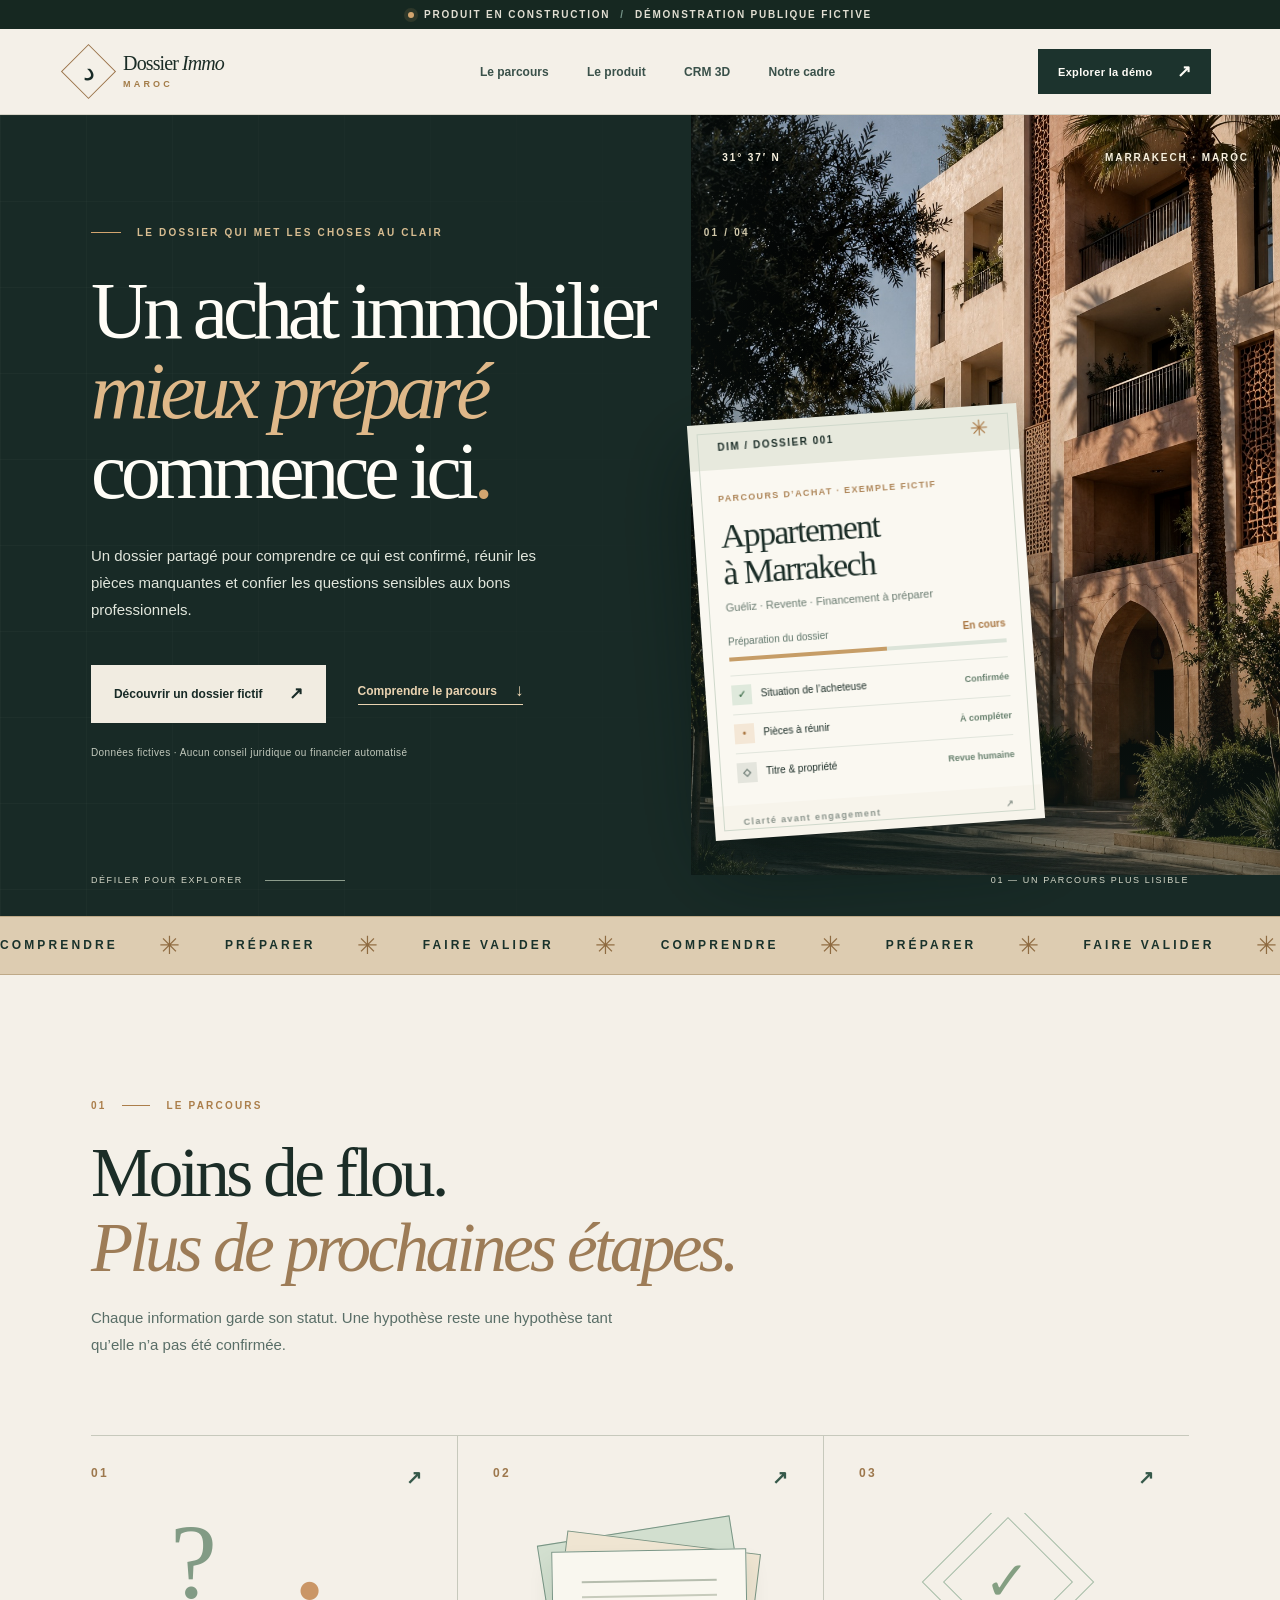
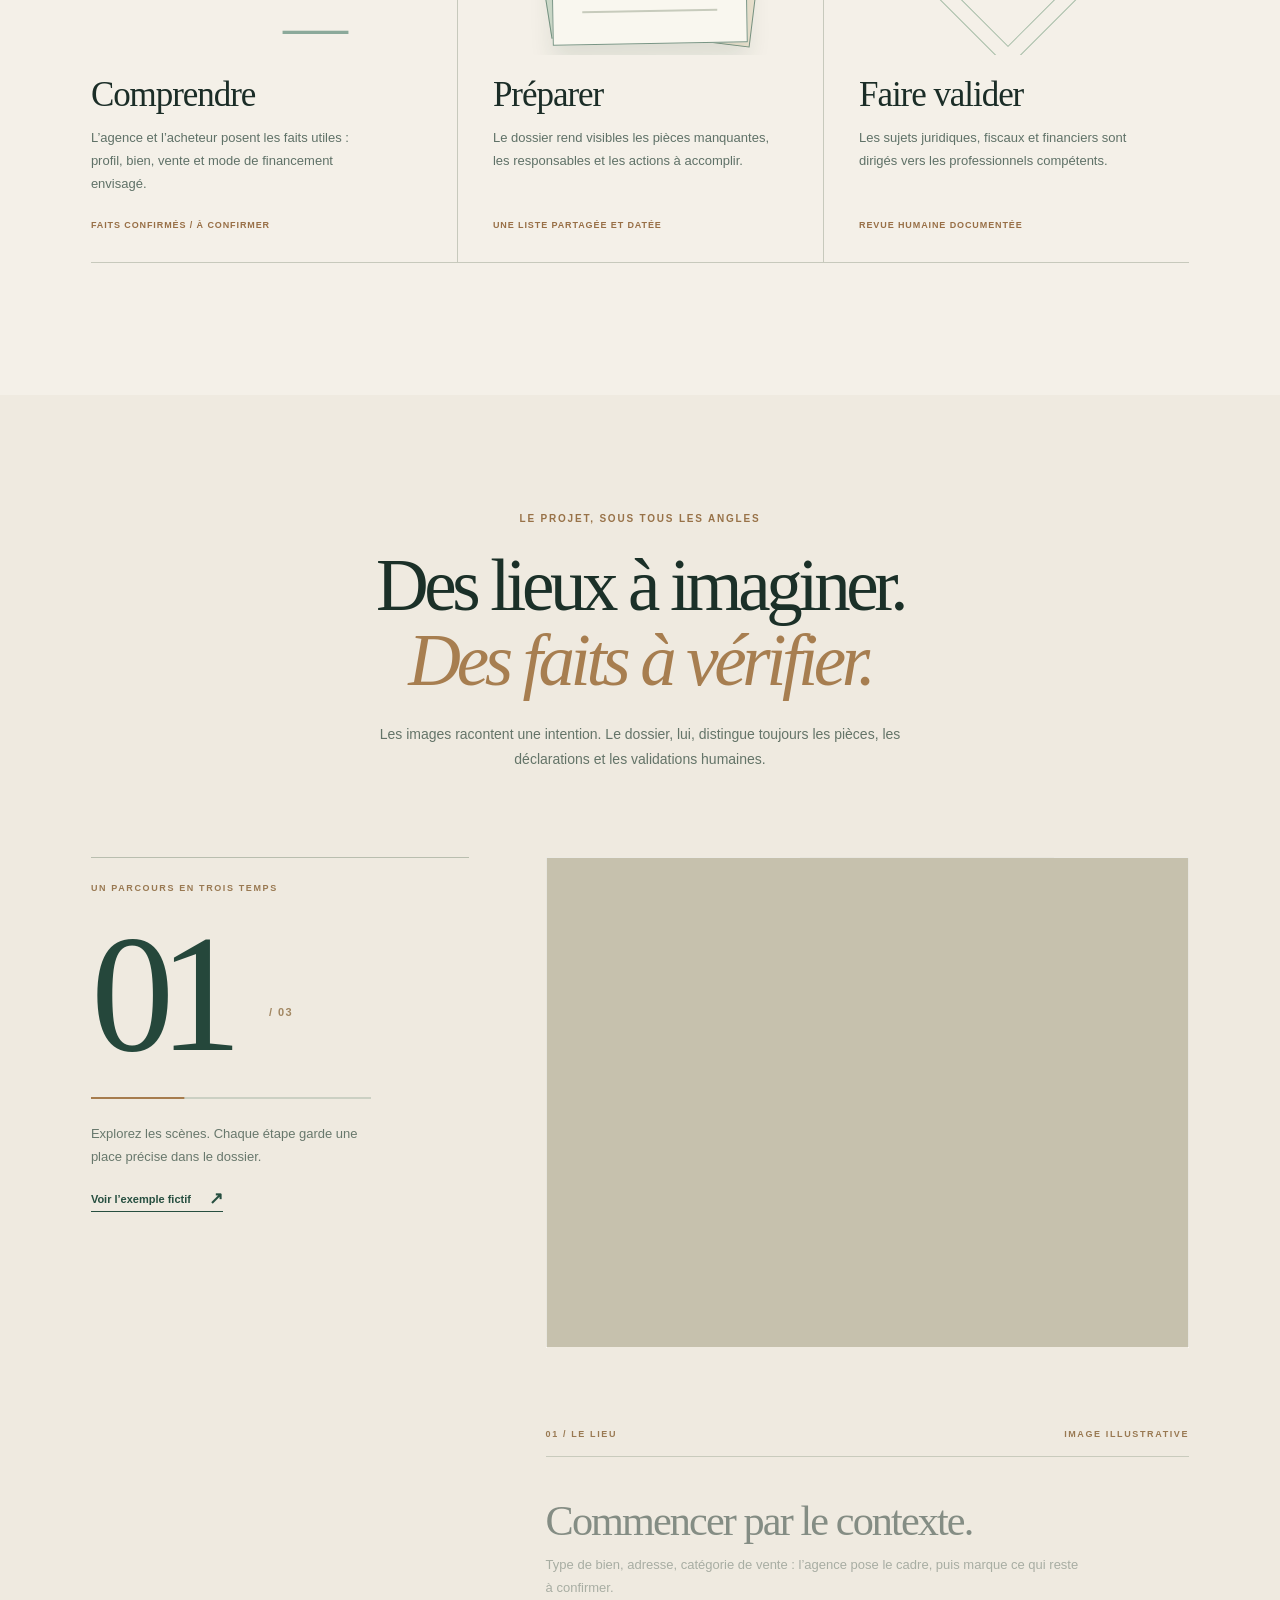
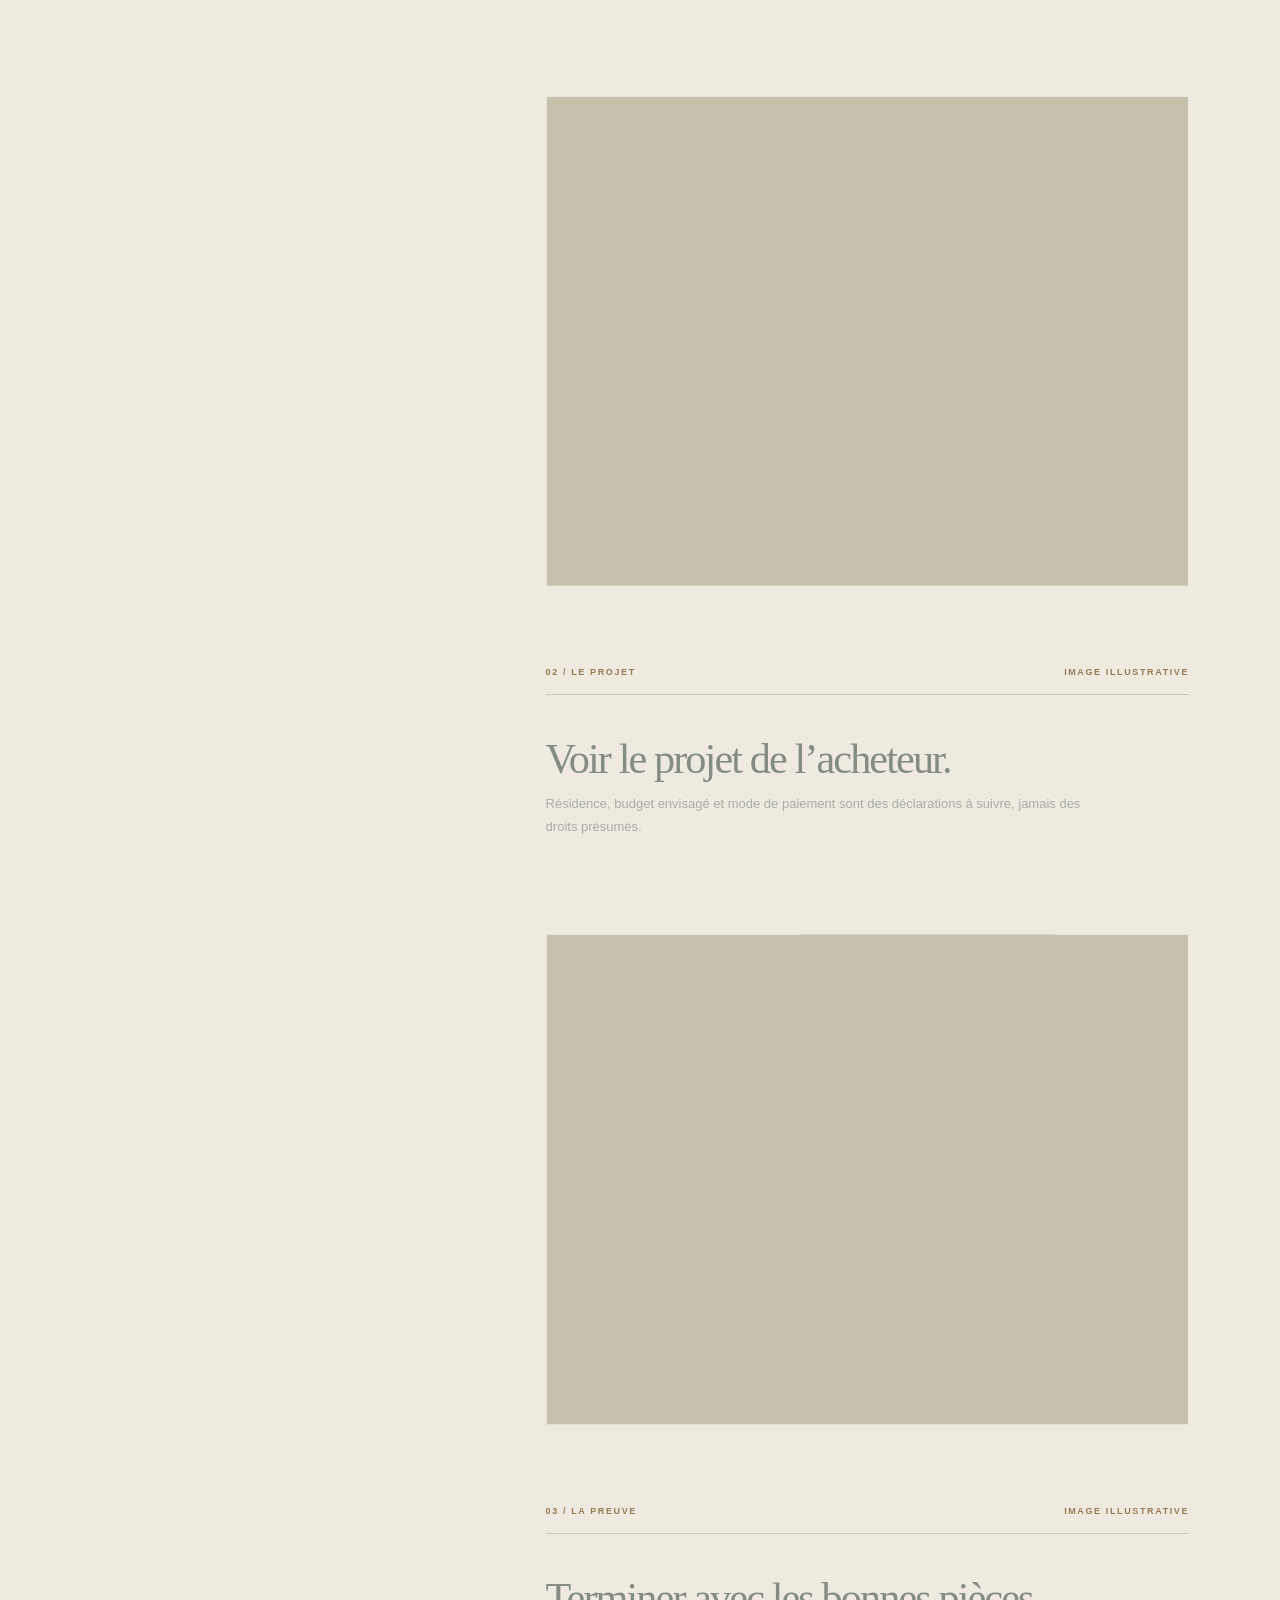
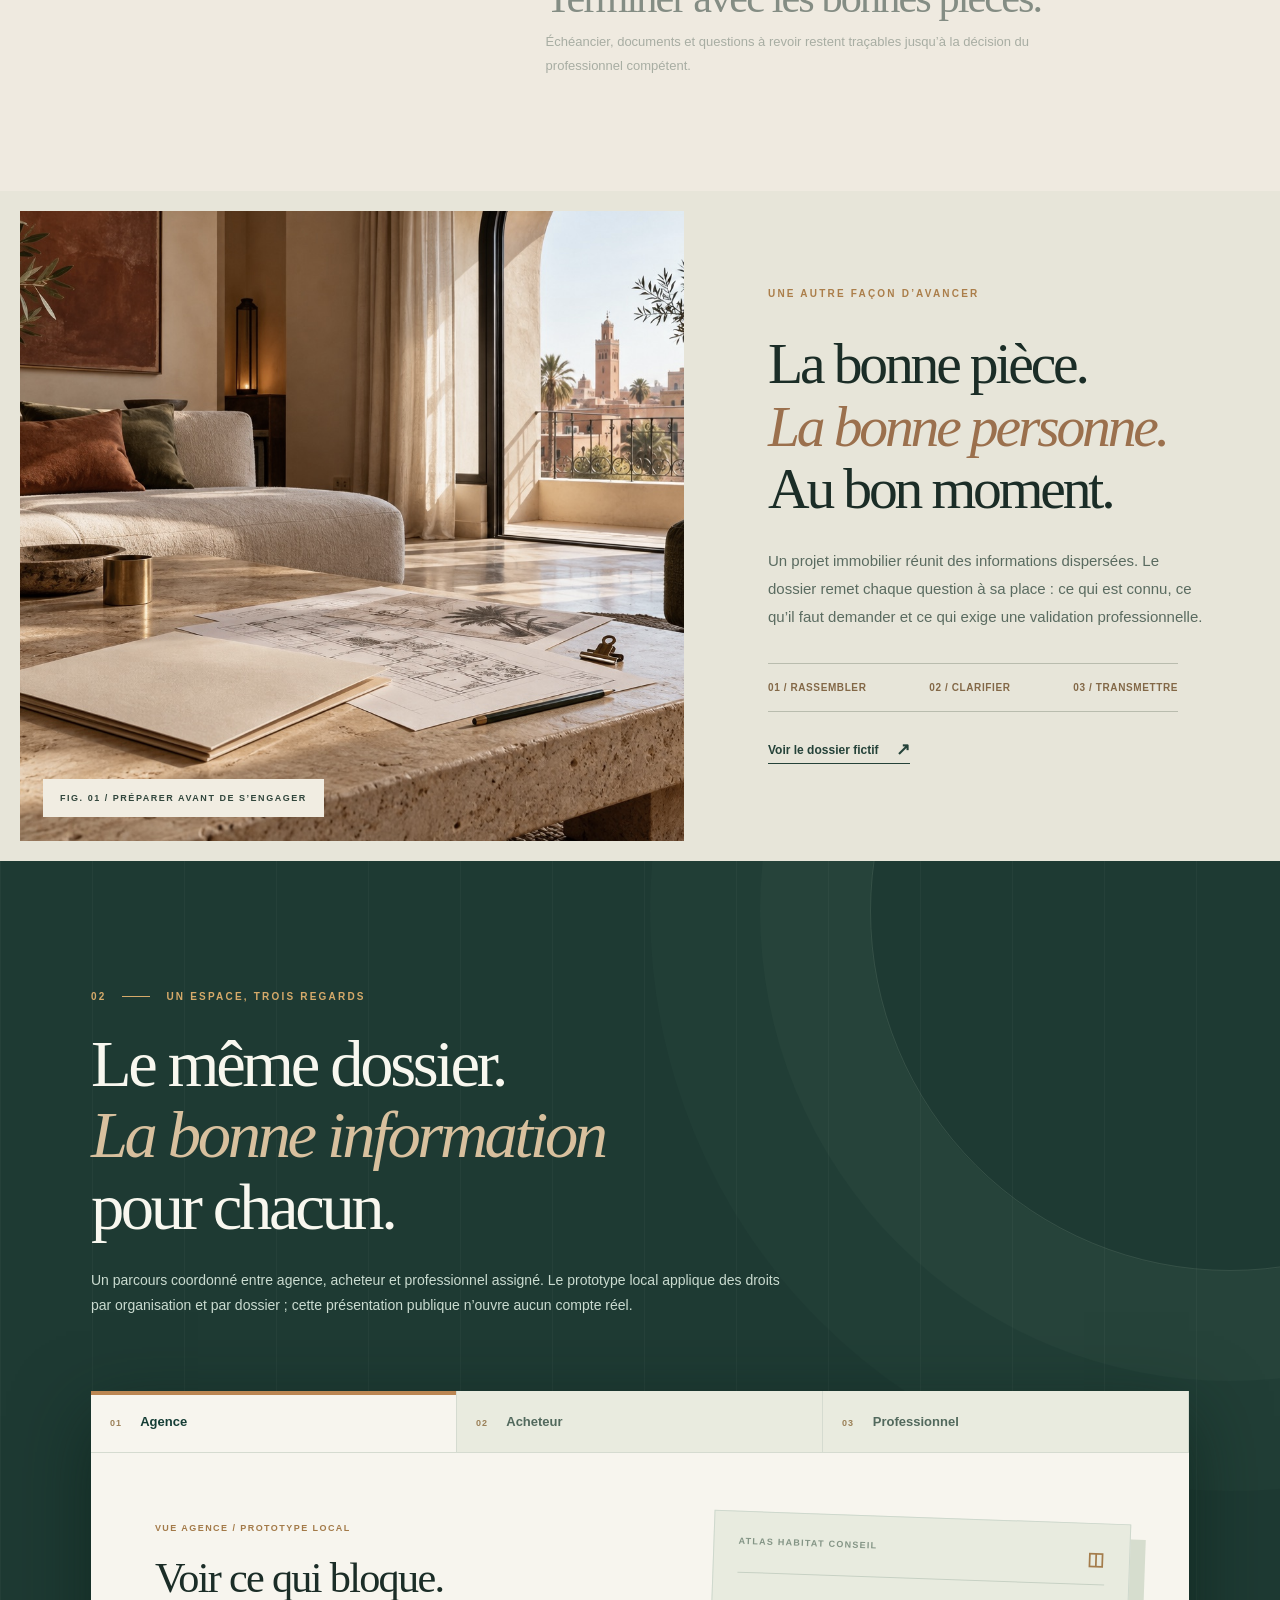
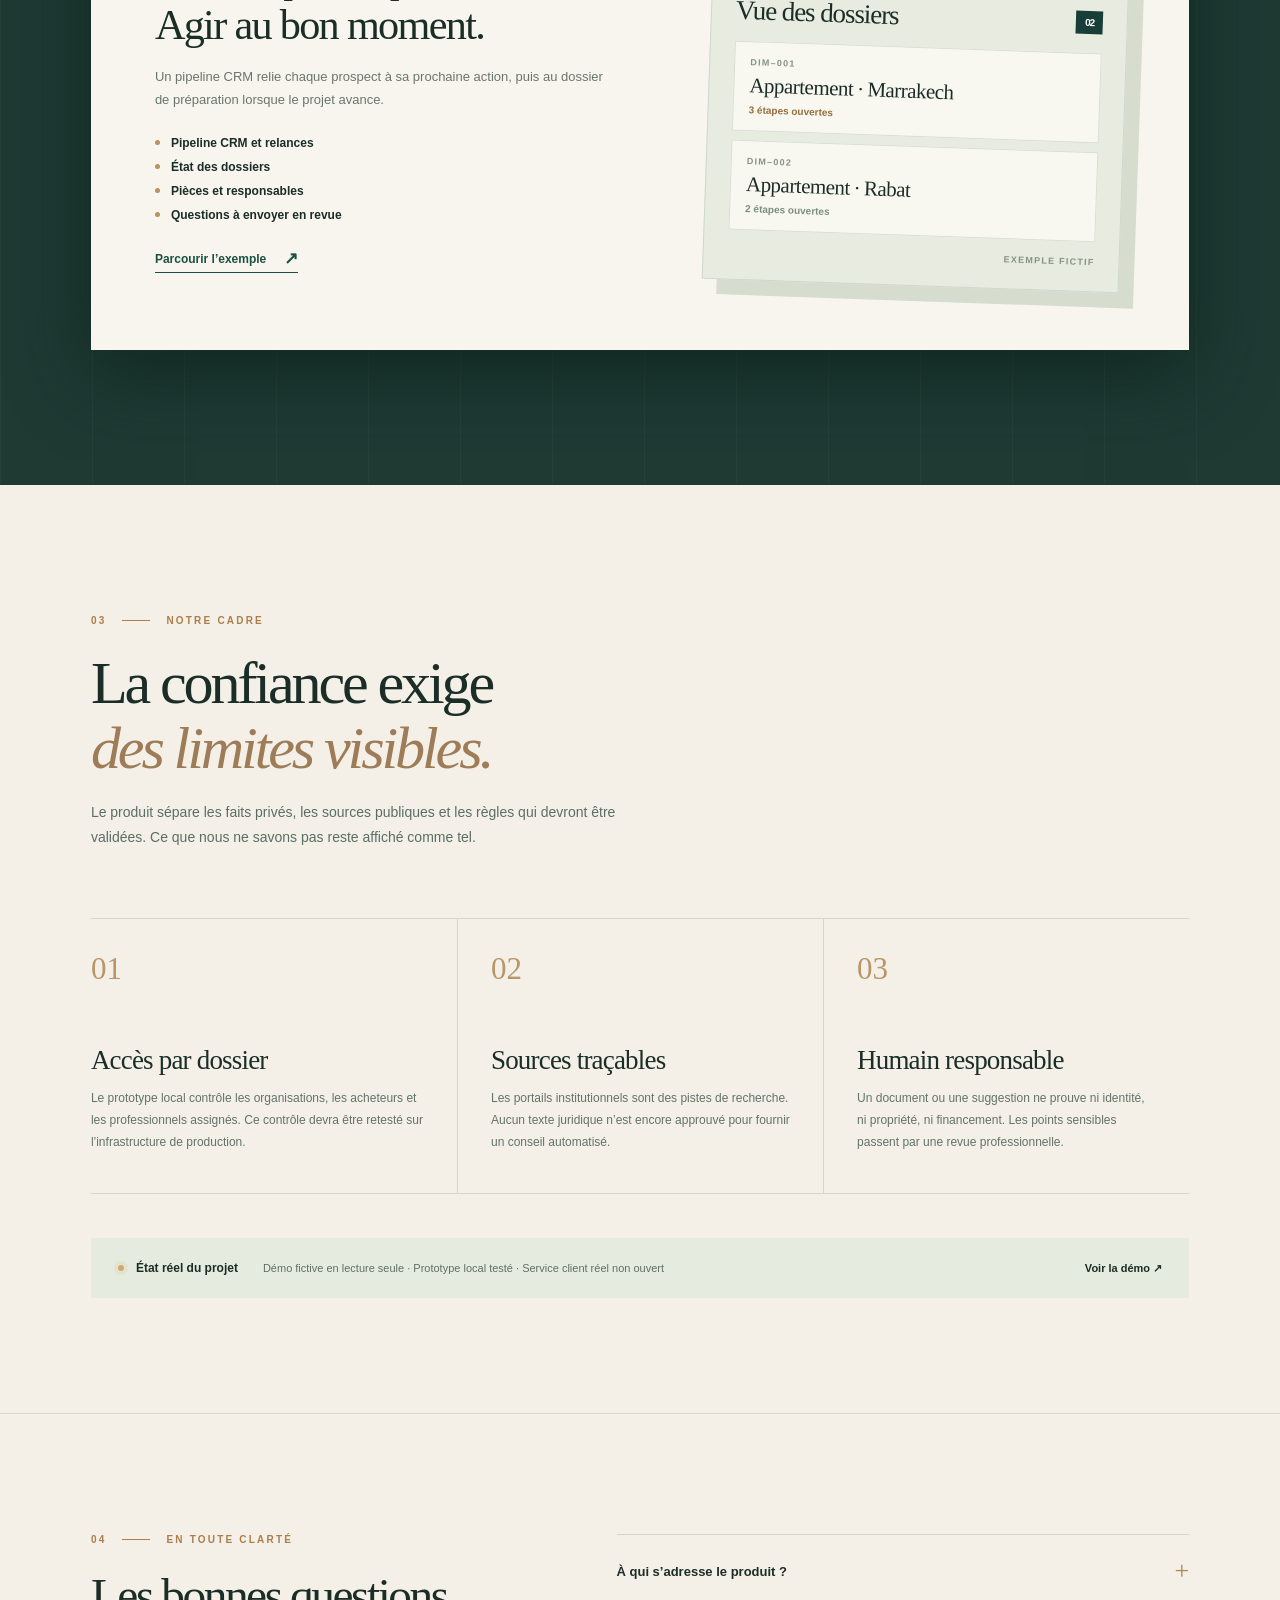
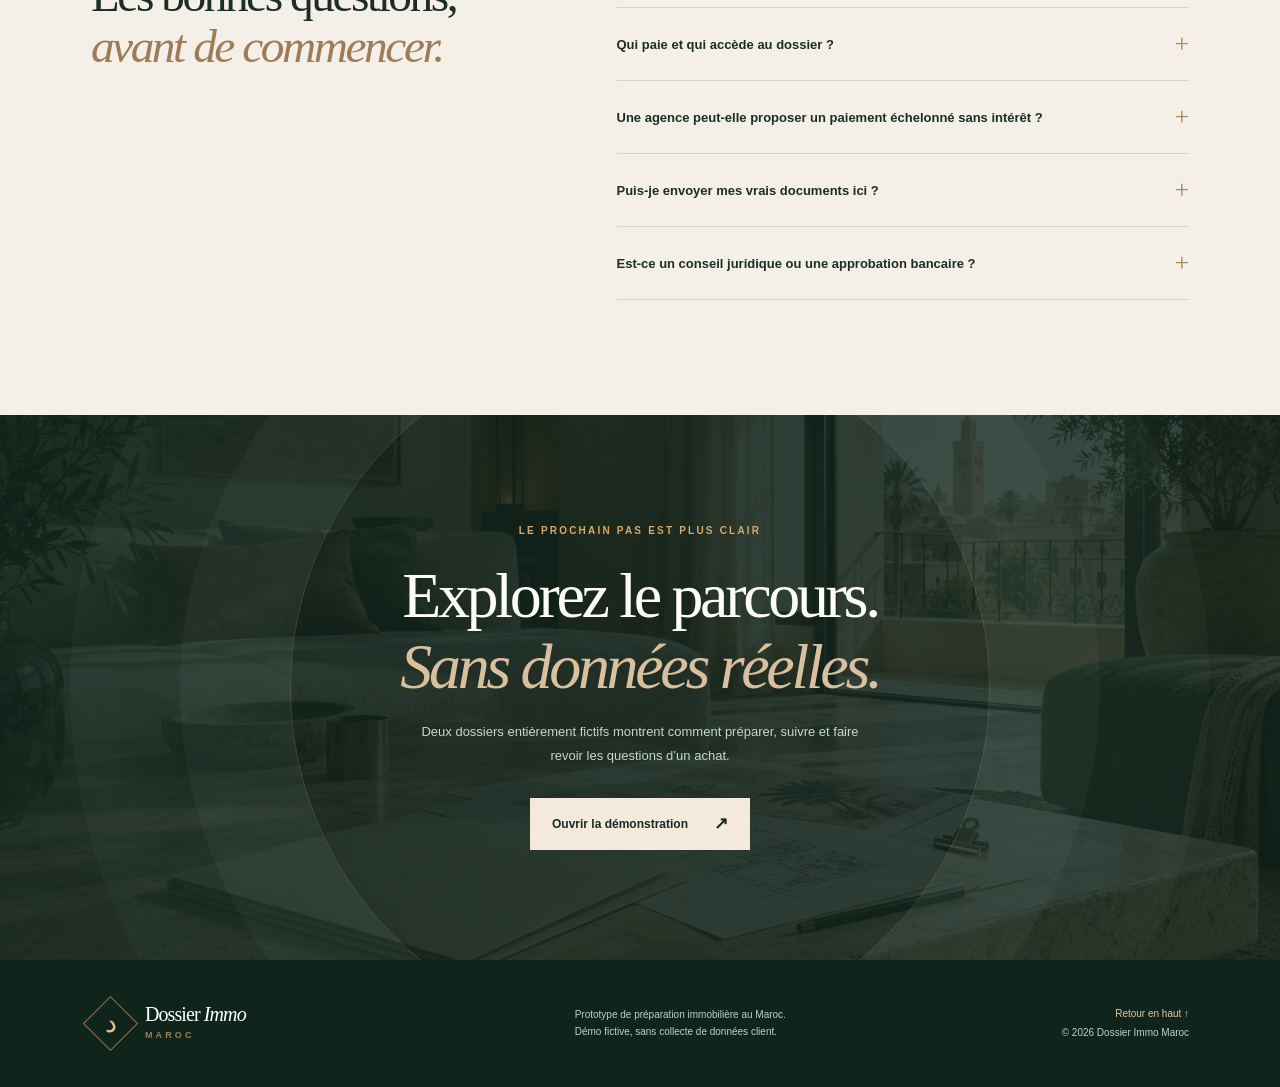
==== commit 29a95f6a: "Add standalone fictional CRM 3D showcase" ====
--- a/index.html
+++ b/index.html
@@ -29,7 +29,7 @@
   <div class="utility-bar"><span class="utility-dot"></span> Produit en construction <span class="utility-divider">/</span> Démonstration publique fictive</div>
   <header class="site-header" id="top">
     <a class="site-logo" href="#top" aria-label="Dossier Immo Maroc, retour en haut"><span class="logo-symbol" aria-hidden="true"><span>د</span></span><span class="logo-wordmark">Dossier <em>Immo</em><small>MAROC</small></span></a>
-    <nav class="site-nav" id="site-nav" aria-label="Navigation principale"><a href="#parcours">Le parcours</a><a href="#produit">Le produit</a><a href="#confiance">Notre cadre</a></nav>
+    <nav class="site-nav" id="site-nav" aria-label="Navigation principale"><a href="#parcours">Le parcours</a><a href="#produit">Le produit</a><a href="/crm-3d.html">CRM 3D</a><a href="#confiance">Notre cadre</a></nav>
     <button class="menu-toggle" type="button" aria-label="Ouvrir le menu" aria-controls="site-nav" aria-expanded="false"><span></span><span></span></button>
     <a class="header-cta" href="/demo.html">Explorer la démo <span aria-hidden="true">↗</span></a>
   </header>
